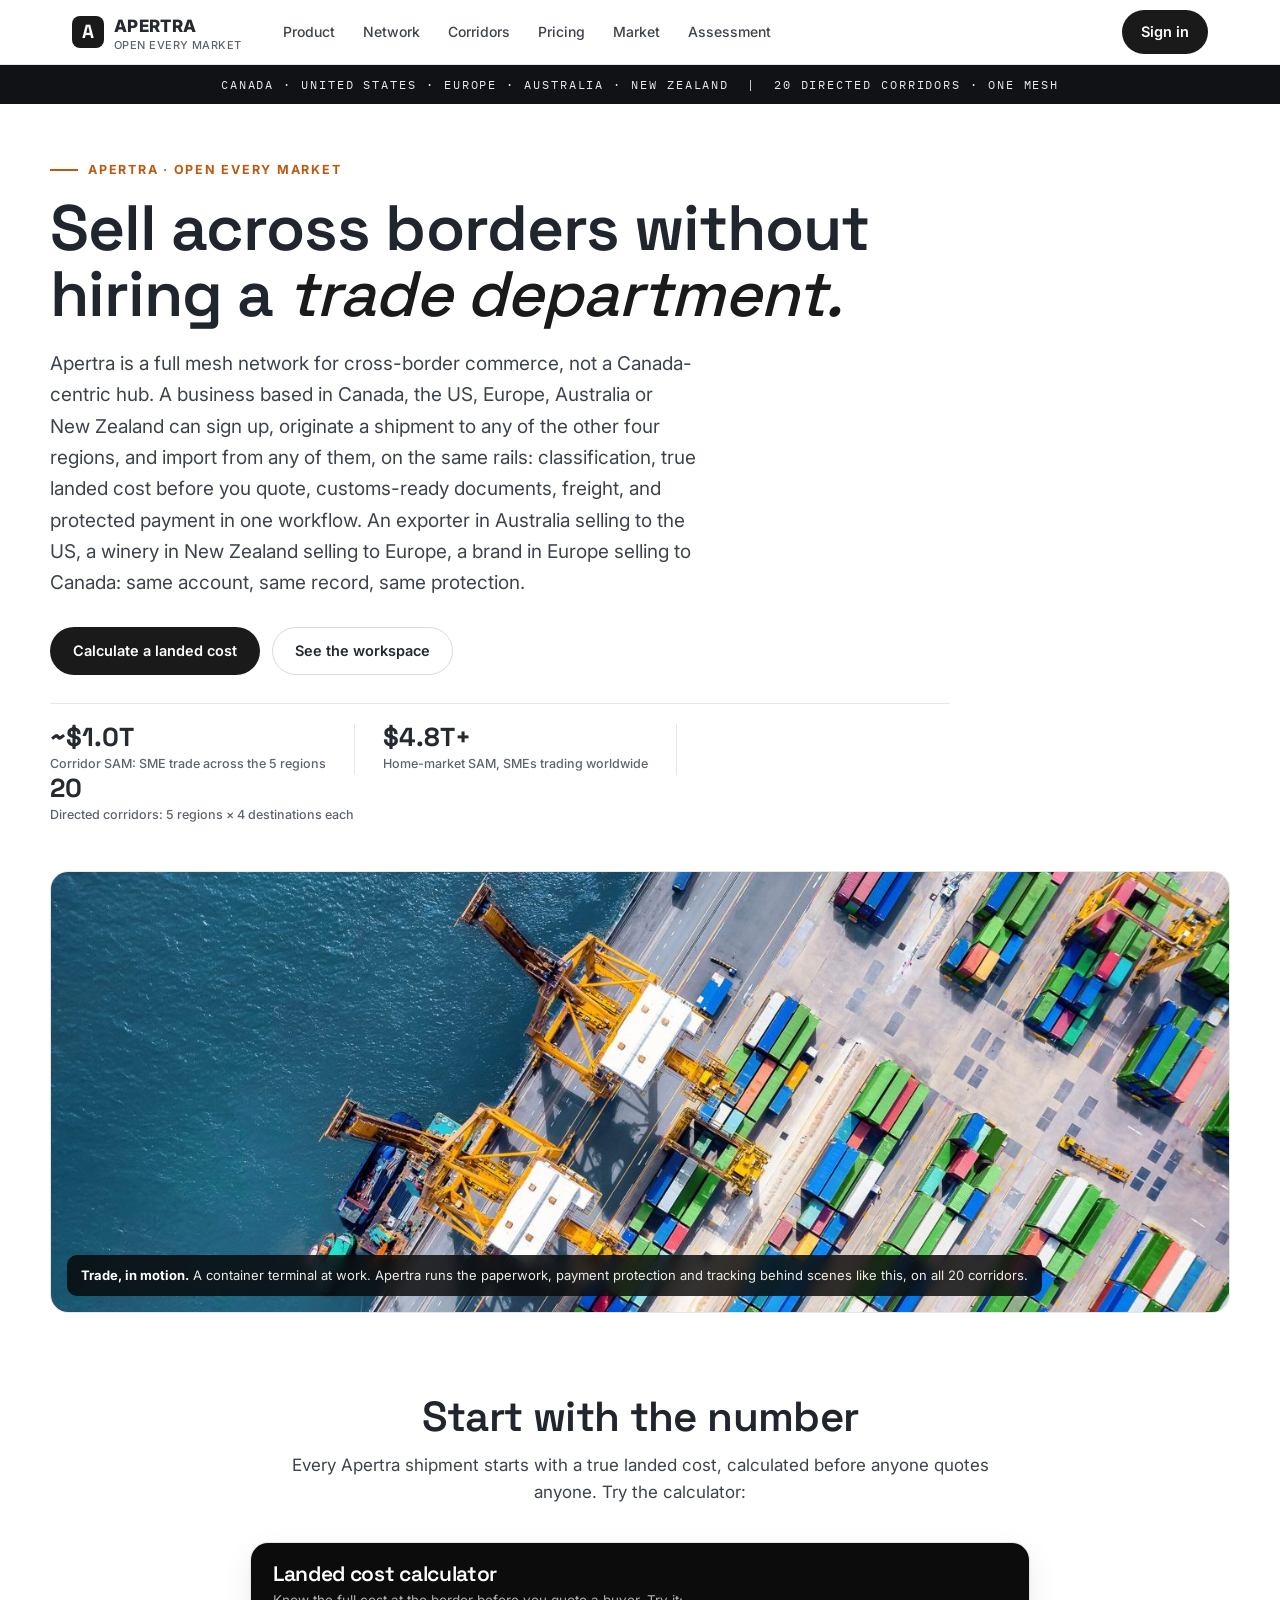
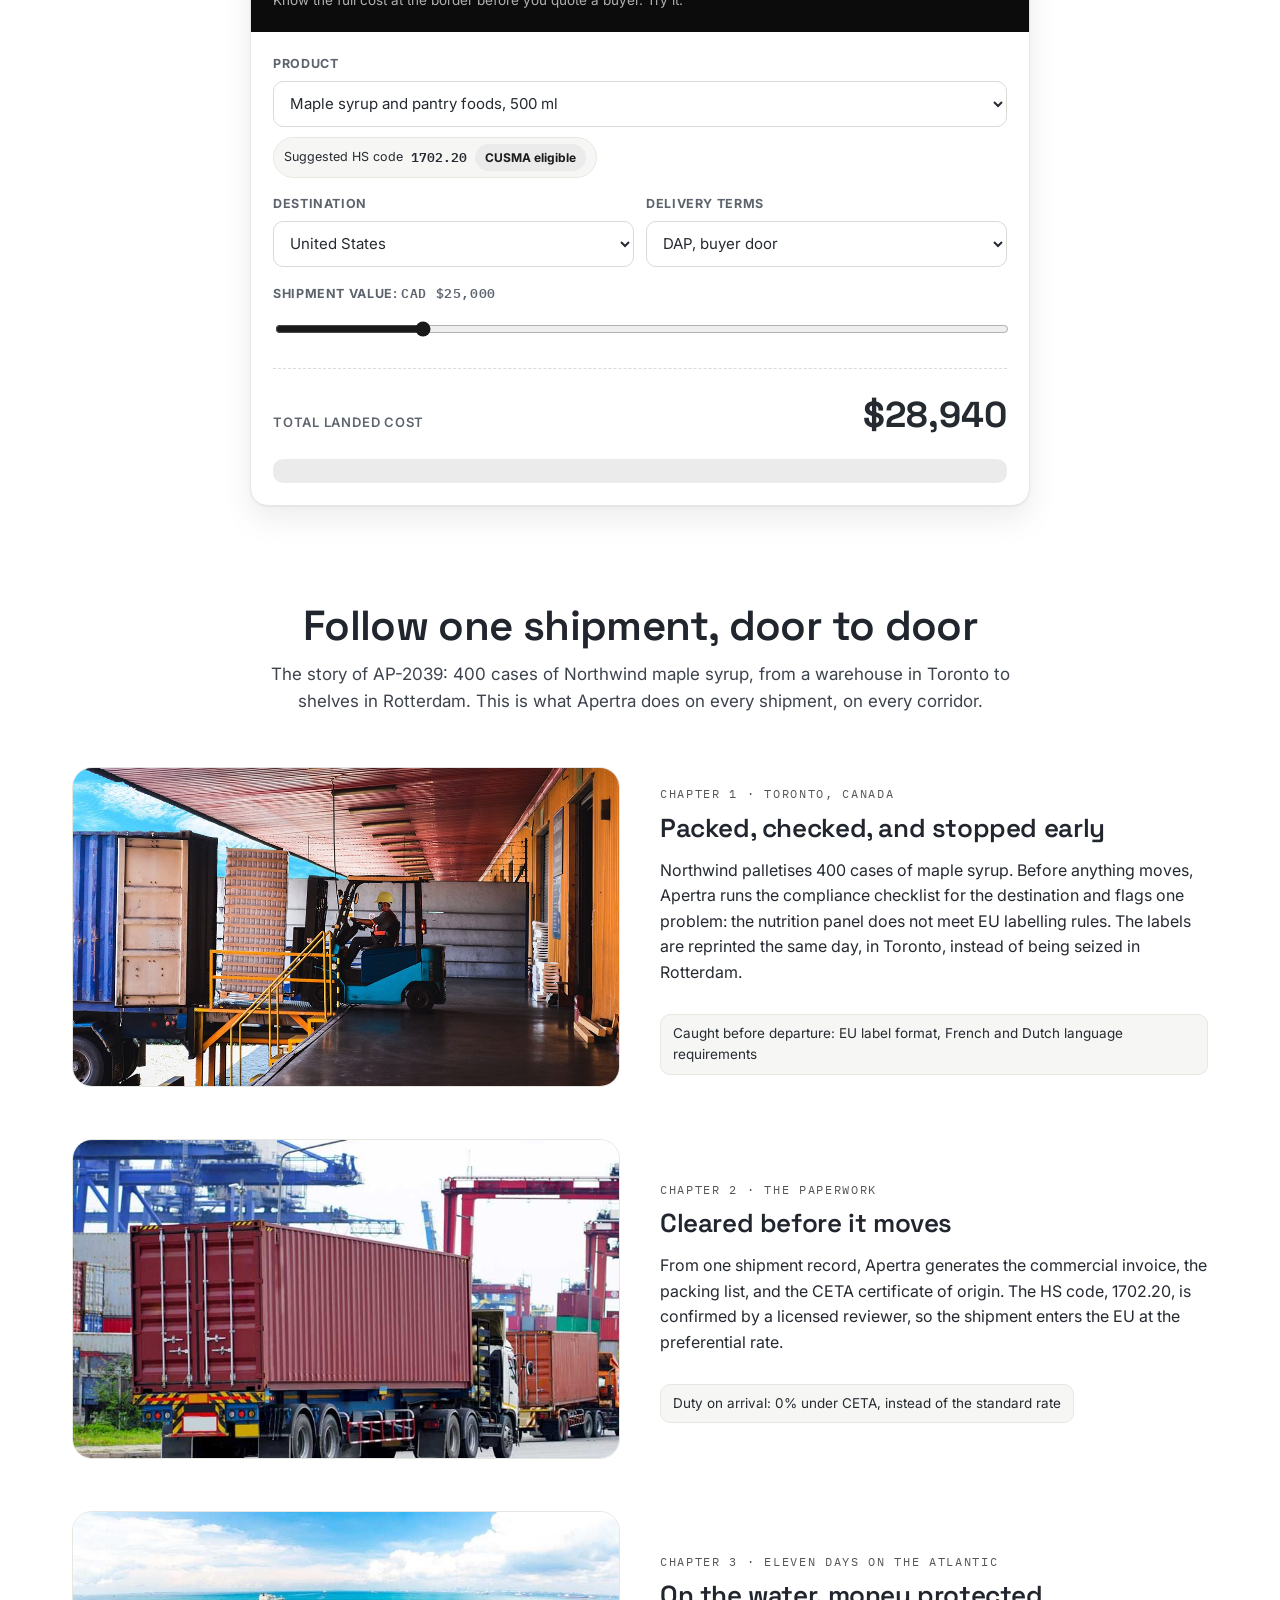
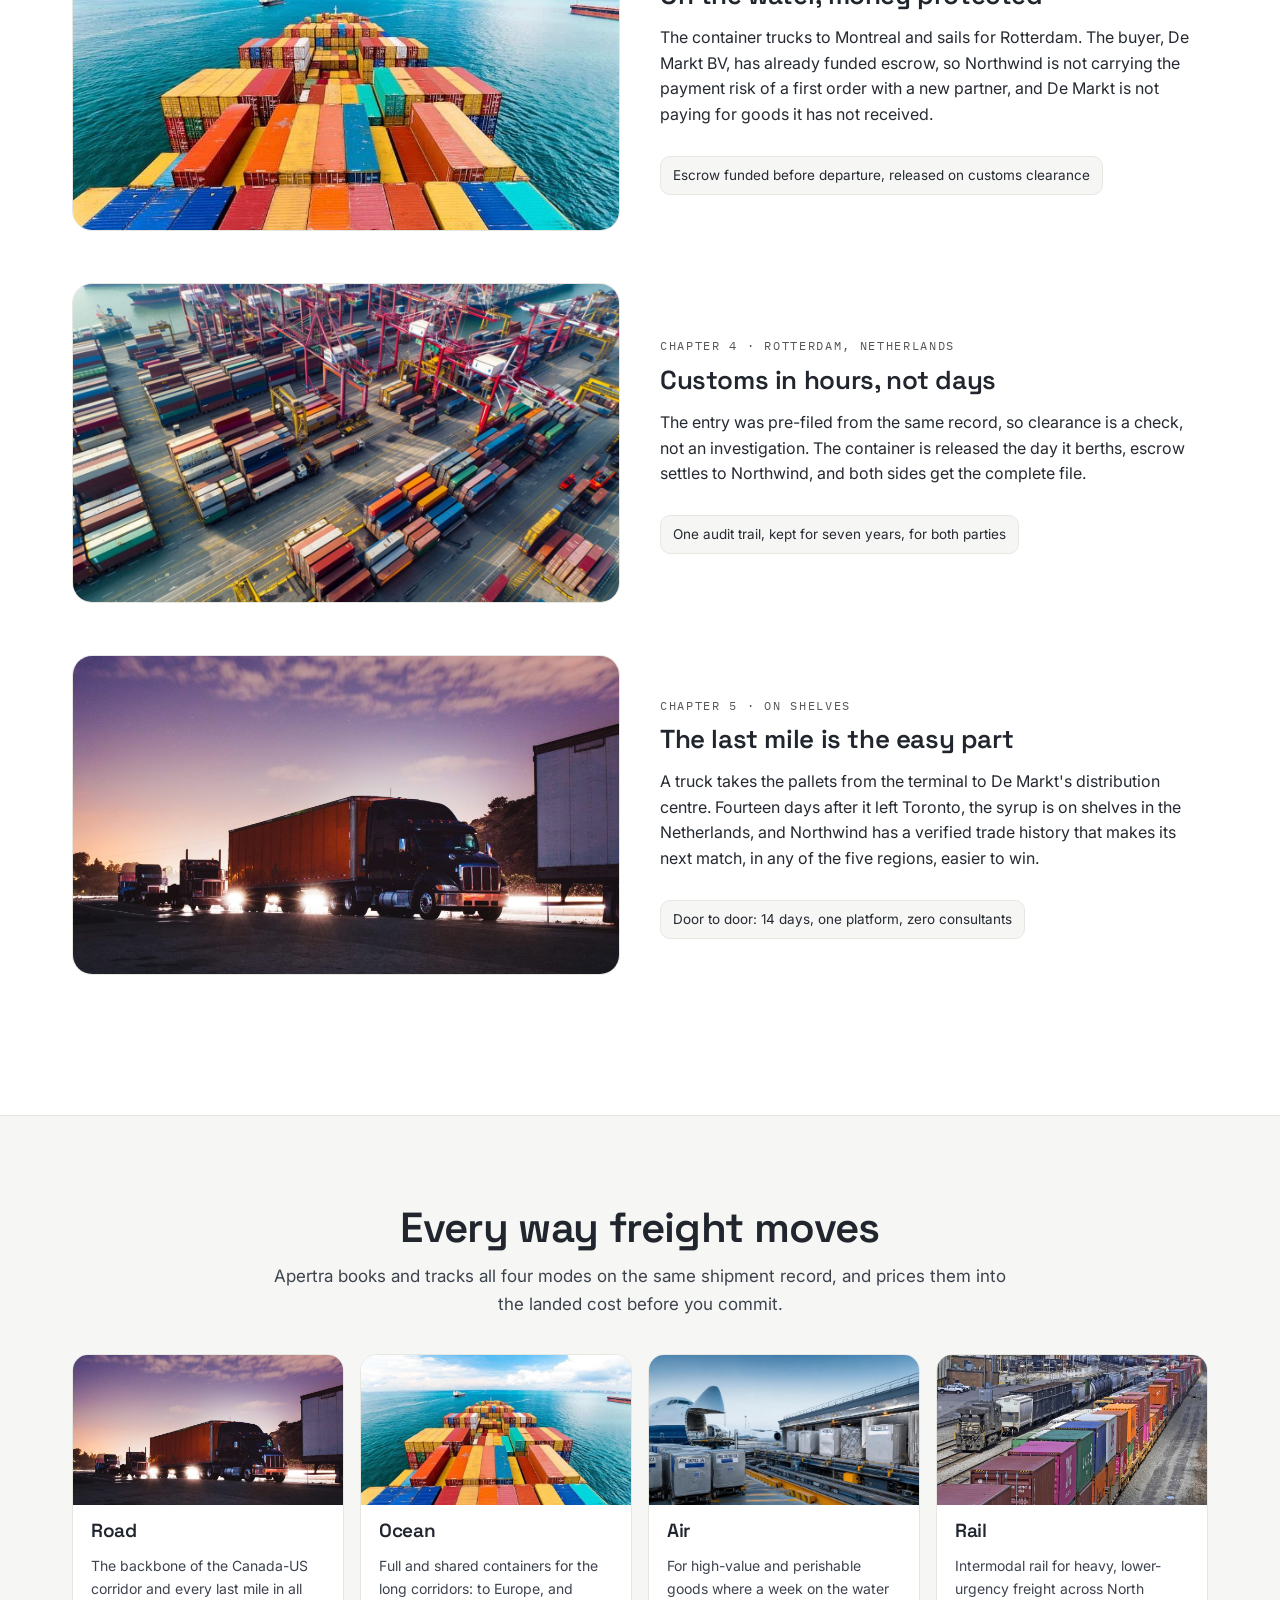
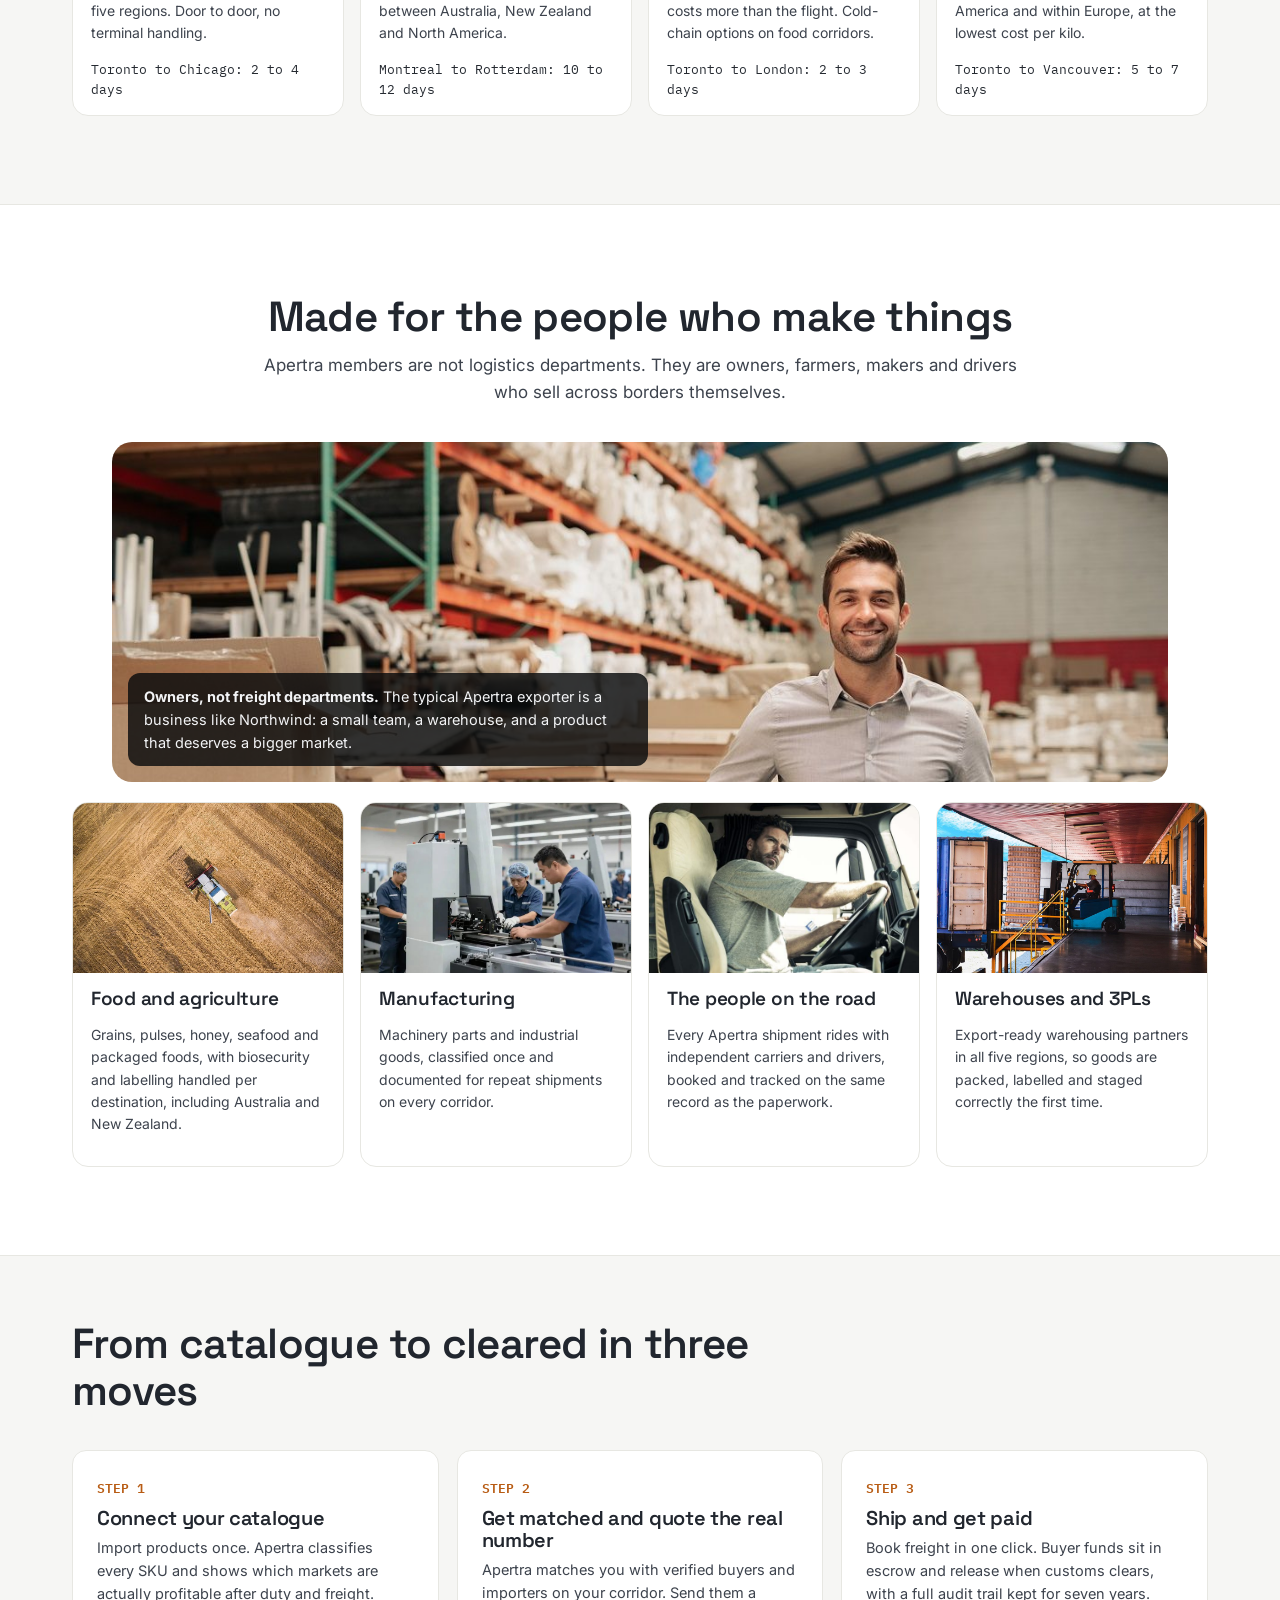
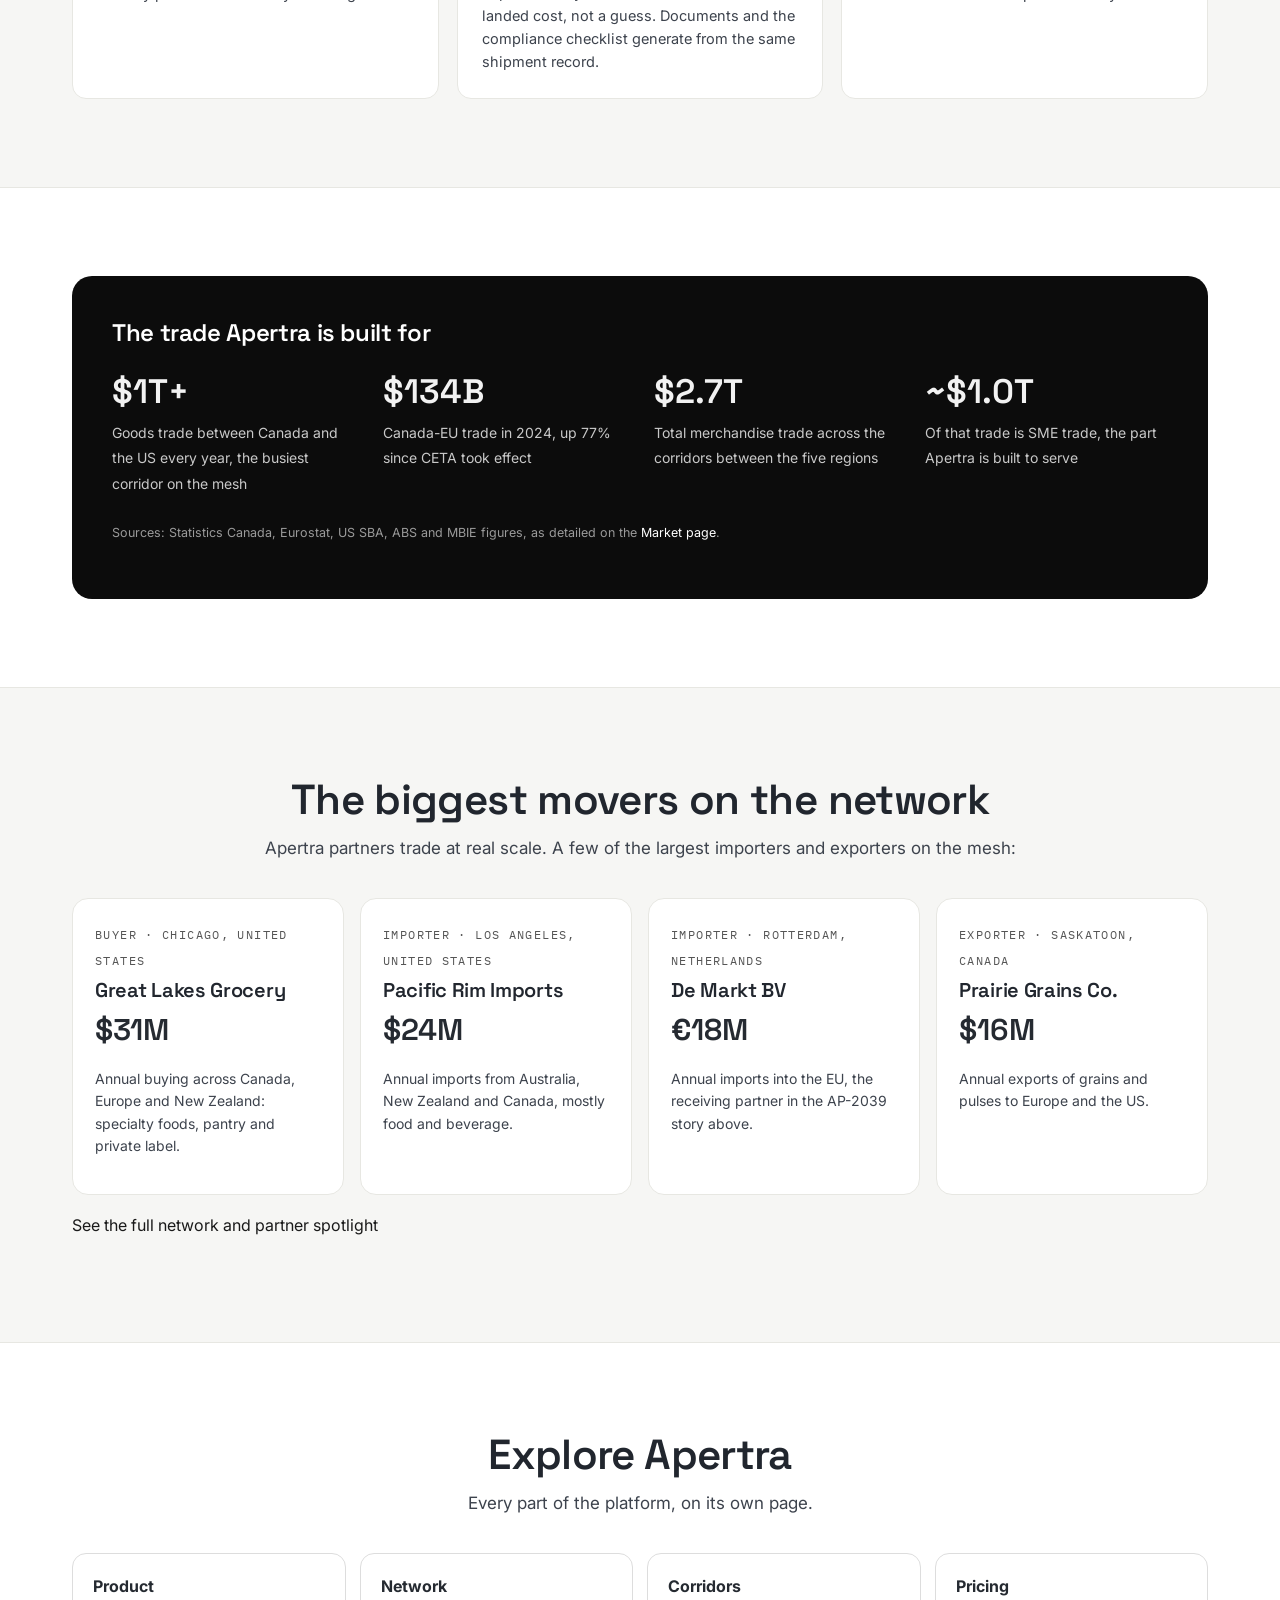
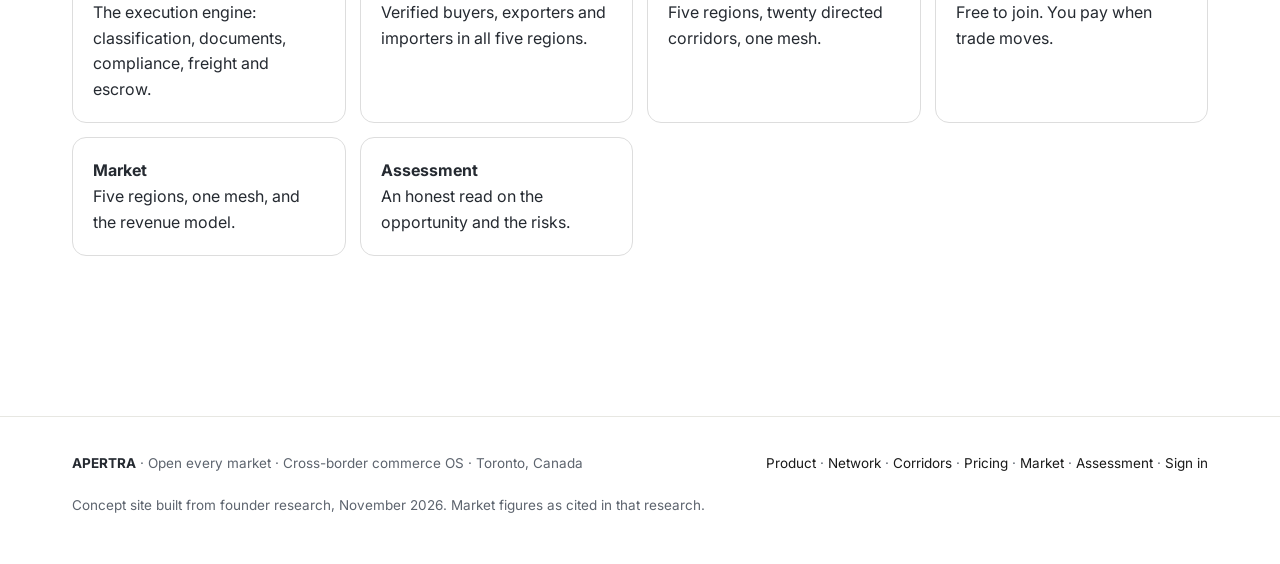
==== index.html @ fb8a1319 "Wizard footer note matches locked state on request shipments" ====
<!DOCTYPE html>
<html lang="en">
<head>
<meta charset="utf-8">
<meta name="viewport" content="width=device-width, initial-scale=1, viewport-fit=cover">
<meta name="color-scheme" content="light dark">
<link rel="icon" href="data:,">
<title>Apertra - Open every market</title>
<link rel="preconnect" href="https://fonts.googleapis.com">
<link rel="preconnect" href="https://fonts.gstatic.com" crossorigin>
<link href="https://fonts.googleapis.com/css2?family=Space+Grotesk:wght@400;500;600;700&family=Inter:wght@400;500;600;700&family=IBM+Plex+Mono:wght@400;500;600&display=swap" rel="stylesheet">
<link rel="stylesheet" href="assets/site.css?v=26">
</head>
<body class="marketing">
<header class="topbar">
  <div class="wrap topbar-in">
    <a class="logo" href="index.html"><span class="logo-mark">A</span><span>APERTRA<small>Open every market</small></span></a>
    <nav class="navlinks" id="landing-nav">
      <a href="product.html">Product</a><a href="network.html">Network</a><a href="corridors.html">Corridors</a><a href="pricing.html">Pricing</a><a href="market.html">Market</a><a href="assessment.html">Assessment</a>
    </nav>
    <div class="top-actions">
      <a class="btn btn-primary" href="workspace.html">Sign in</a>
    </div>
  </div>
</header>
<div class="ap-ticker">Canada · United States · Europe · Australia · New Zealand &nbsp;|&nbsp; 20 directed corridors · One mesh</div>
<div id="view-landing" class="active">
<main>

  <div class="wrap hero">
    <div class="hero-grid" style="grid-template-columns:1fr;max-width:900px">
      <div>
        <p class="kicker">Apertra · Open every market</p>
        <h1>Sell across borders without hiring a <em>trade department.</em></h1>
        <p class="lede">Apertra is a full mesh network for cross-border commerce, not a Canada-centric hub. A business based in Canada, the US, Europe, Australia or New Zealand can sign up, originate a shipment to any of the other four regions, and import from any of them, on the same rails: classification, true landed cost before you quote, customs-ready documents, freight, and protected payment in one workflow. An exporter in Australia selling to the US, a winery in New Zealand selling to Europe, a brand in Europe selling to Canada: same account, same record, same protection.</p>
        <div class="hero-ctas">
          <a class="btn btn-primary" href="#calculator" style="min-height:48px;padding:0 22px">Calculate a landed cost</a>
          <button type="button" class="btn btn-ghost" style="min-height:48px;padding:0 22px" data-view="app">See the workspace</button>
        </div>
        <div class="hero-proof">
          <div class="proof-item"><b>~$1.0T</b><span>Corridor SAM: SME trade across the 5 regions</span></div>
          <div class="proof-item"><b>$4.8T+</b><span>Home-market SAM, SMEs trading worldwide</span></div>
          <div class="proof-item"><b>20</b><span>Directed corridors: 5 regions × 4 destinations each</span></div>
        </div>
      </div>

      <!-- Calculator -->
      
    </div>

    <figure class="hero-photo" style="margin-left:0;margin-right:0">
      <img class="ap-hero-img" src="assets/ship-terminal.jpg" alt="Aerial view of a container terminal with gantry cranes loading a container ship">
      <figcaption><b>Trade, in motion.</b> A container terminal at work. Apertra runs the paperwork, payment protection and tracking behind scenes like this, on all 20 corridors.</figcaption>
    </figure>
  </div>
  <section class="calc-band">
    <div class="wrap">
      <div class="sec-head center"><h2>Start with the number</h2><p>Every Apertra shipment starts with a true landed cost, calculated before anyone quotes anyone. Try the calculator:</p></div>
      <div class="calc" id="calculator">
        <div class="calc-head">
          <h3>Landed cost calculator</h3>
          <p>Know the full cost at the border before you quote a buyer. Try it:</p>
        </div>
        <div class="calc-body">
          <div class="field">
            <label for="calc-product">Product</label>
            <select id="calc-product">
              <option value="maple">Maple syrup and pantry foods, 500 ml</option>
              <option value="skincare">Natural skincare and cosmetics</option>
              <option value="parts">Industrial machinery parts, steel</option>
              <option value="honey">Honey and specialty foods, jars</option>
            </select>
            <span class="hs-chip">Suggested HS code <span class="mono" id="calc-hs">1702.20</span> <span class="tag green" id="calc-fta">CUSMA eligible</span></span>
          </div>
          <div class="field-row">
            <div class="field">
              <label for="calc-dest">Destination</label>
              <select id="calc-dest">
                <option value="us">United States</option>
                <option value="uk">United Kingdom</option>
                <option value="de">Germany (EU)</option>
                <option value="jp">Japan</option>
              </select>
            </div>
            <div class="field">
              <label for="calc-terms">Delivery terms</label>
              <select id="calc-terms">
                <option value="dap">DAP, buyer door</option>
                <option value="ddp">DDP, duties paid</option>
                <option value="exw">EXW, factory gate</option>
              </select>
            </div>
          </div>
          <div class="field">
            <label>Shipment value: <span class="range-val" id="calc-val-label">CAD $25,000</span></label>
            <input type="range" id="calc-value" min="2000" max="120000" step="1000" value="25000">
          </div>
          <div class="calc-result">
            <div class="calc-total"><span>Total landed cost</span><b id="calc-total">$28,940</b></div>
            <div id="calc-bars"></div>
            <div class="calc-note" id="calc-note"></div>
          </div>
        </div>
      </div>
    </div>
  </section>

  <section>
    <div class="wrap">
      <div class="sec-head center"><h2>Follow one shipment, door to door</h2><p>The story of AP-2039: 400 cases of Northwind maple syrup, from a warehouse in Toronto to shelves in Rotterdam. This is what Apertra does on every shipment, on every corridor.</p></div>

      <div class="ap-chapter">
        <img src="assets/ship-warehouse-dock.jpg" alt="Forklift loading palletised export cartons at a warehouse dock">
        <div class="ap-ch-text"><span class="ap-ch-num">Chapter 1 · Toronto, Canada</span><h3>Packed, checked, and stopped early</h3><p>Northwind palletises 400 cases of maple syrup. Before anything moves, Apertra runs the compliance checklist for the destination and flags one problem: the nutrition panel does not meet EU labelling rules. The labels are reprinted the same day, in Toronto, instead of being seized in Rotterdam.</p><span class="ap-fact">Caught before departure: EU label format, French and Dutch language requirements</span></div>
      </div>

      <div class="ap-chapter flip">
        <img src="assets/ship-port-truck.jpg" alt="Container being loaded onto a truck at a port terminal">
        <div class="ap-ch-text"><span class="ap-ch-num">Chapter 2 · The paperwork</span><h3>Cleared before it moves</h3><p>From one shipment record, Apertra generates the commercial invoice, the packing list, and the CETA certificate of origin. The HS code, 1702.20, is confirmed by a licensed reviewer, so the shipment enters the EU at the preferential rate.</p><span class="ap-fact">Duty on arrival: 0% under CETA, instead of the standard rate</span></div>
      </div>

      <div class="ap-chapter">
        <img src="assets/ship-ocean-ship.jpg" alt="Container ship crossing the Atlantic Ocean">
        <div class="ap-ch-text"><span class="ap-ch-num">Chapter 3 · Eleven days on the Atlantic</span><h3>On the water, money protected</h3><p>The container trucks to Montreal and sails for Rotterdam. The buyer, De Markt BV, has already funded escrow, so Northwind is not carrying the payment risk of a first order with a new partner, and De Markt is not paying for goods it has not received.</p><span class="ap-fact">Escrow funded before departure, released on customs clearance</span></div>
      </div>

      <div class="ap-chapter flip">
        <img src="assets/ship-port-aerial.jpg" alt="Aerial view of cranes unloading a container ship at Rotterdam">
        <div class="ap-ch-text"><span class="ap-ch-num">Chapter 4 · Rotterdam, Netherlands</span><h3>Customs in hours, not days</h3><p>The entry was pre-filed from the same record, so clearance is a check, not an investigation. The container is released the day it berths, escrow settles to Northwind, and both sides get the complete file.</p><span class="ap-fact">One audit trail, kept for seven years, for both parties</span></div>
      </div>

      <div class="ap-chapter">
        <img src="assets/ship-trucks-dusk.jpg" alt="Trucks on the highway at dusk carrying the final delivery">
        <div class="ap-ch-text"><span class="ap-ch-num">Chapter 5 · On shelves</span><h3>The last mile is the easy part</h3><p>A truck takes the pallets from the terminal to De Markt's distribution centre. Fourteen days after it left Toronto, the syrup is on shelves in the Netherlands, and Northwind has a verified trade history that makes its next match, in any of the five regions, easier to win.</p><span class="ap-fact">Door to door: 14 days, one platform, zero consultants</span></div>
      </div>
    </div>
  </section>

  <section class="alt">
    <div class="wrap">
      <div class="sec-head center"><h2>Every way freight moves</h2><p>Apertra books and tracks all four modes on the same shipment record, and prices them into the landed cost before you commit.</p></div>
      <div class="ap-mode-grid">
        <div class="ap-mode"><img src="assets/ship-trucks-dusk.jpg" alt="Semi trucks on a highway at dusk"><div class="ap-mode-body"><h3>Road</h3><p>The backbone of the Canada-US corridor and every last mile in all five regions. Door to door, no terminal handling.</p><span class="ap-transit">Toronto to Chicago: 2 to 4 days</span></div></div>
        <div class="ap-mode"><img src="assets/ship-ocean-ship.jpg" alt="Container ship at sea"><div class="ap-mode-body"><h3>Ocean</h3><p>Full and shared containers for the long corridors: to Europe, and between Australia, New Zealand and North America.</p><span class="ap-transit">Montreal to Rotterdam: 10 to 12 days</span></div></div>
        <div class="ap-mode"><img src="assets/ship-air-cargo.jpg" alt="Cargo containers being loaded into a freighter aircraft"><div class="ap-mode-body"><h3>Air</h3><p>For high-value and perishable goods where a week on the water costs more than the flight. Cold-chain options on food corridors.</p><span class="ap-transit">Toronto to London: 2 to 3 days</span></div></div>
        <div class="ap-mode"><img src="assets/ship-rail-yard.jpg" alt="Freight train carrying containers through a rail yard"><div class="ap-mode-body"><h3>Rail</h3><p>Intermodal rail for heavy, lower-urgency freight across North America and within Europe, at the lowest cost per kilo.</p><span class="ap-transit">Toronto to Vancouver: 5 to 7 days</span></div></div>
      </div>
    </div>
  </section>

  <section>
    <div class="wrap">
      <div class="sec-head center"><h2>Made for the people who make things</h2><p>Apertra members are not logistics departments. They are owners, farmers, makers and drivers who sell across borders themselves.</p></div>
      <figure class="ap-banner">
        <img src="assets/ind-owner.jpg" alt="Business owner standing in his warehouse among shelving and stock">
        <figcaption><b>Owners, not freight departments.</b> The typical Apertra exporter is a business like Northwind: a small team, a warehouse, and a product that deserves a bigger market.</figcaption>
      </figure>
      <div class="ap-ind-grid">
        <div class="ap-ind"><img src="assets/ind-farm.jpg" alt="Combine harvester working a golden grain field from above"><div class="ap-mode-body"><h3>Food and agriculture</h3><p>Grains, pulses, honey, seafood and packaged foods, with biosecurity and labelling handled per destination, including Australia and New Zealand.</p></div></div>
        <div class="ap-ind"><img src="assets/ind-factory.jpg" alt="Workers operating machinery on a manufacturing floor"><div class="ap-mode-body"><h3>Manufacturing</h3><p>Machinery parts and industrial goods, classified once and documented for repeat shipments on every corridor.</p></div></div>
        <div class="ap-ind"><img src="assets/ind-driver.jpg" alt="Truck driver at the wheel of his cab"><div class="ap-mode-body"><h3>The people on the road</h3><p>Every Apertra shipment rides with independent carriers and drivers, booked and tracked on the same record as the paperwork.</p></div></div>
        <div class="ap-ind"><img src="assets/ship-warehouse-dock.jpg" alt="Forklift loading pallets at a warehouse dock"><div class="ap-mode-body"><h3>Warehouses and 3PLs</h3><p>Export-ready warehousing partners in all five regions, so goods are packed, labelled and staged correctly the first time.</p></div></div>
      </div>
    </div>
  </section>

  <!-- Friction -->
  <section class="alt" style="padding-top:64px">
    <div class="wrap">
      <div class="sec-head"><h2>From catalogue to cleared in three moves</h2></div>
      <div class="steps">
        <div class="step"><span class="n">STEP 1</span><h3>Connect your catalogue</h3><p>Import products once. Apertra classifies every SKU and shows which markets are actually profitable after duty and freight.</p></div>
        <div class="step"><span class="n">STEP 2</span><h3>Get matched and quote the real number</h3><p>Apertra matches you with verified buyers and importers on your corridor. Send them a landed cost, not a guess. Documents and the compliance checklist generate from the same shipment record.</p></div>
        <div class="step"><span class="n">STEP 3</span><h3>Ship and get paid</h3><p>Book freight in one click. Buyer funds sit in escrow and release when customs clears, with a full audit trail kept for seven years.</p></div>
      </div>
    </div>
  </section>
  <section>
    <div class="wrap">
      <div class="ap-facts">
        <h2 style="color:#fff;margin-top:0">The trade Apertra is built for</h2>
        <div class="ap-facts-grid">
          <div><b>$1T+</b><span>Goods trade between Canada and the US every year, the busiest corridor on the mesh</span></div>
          <div><b>$134B</b><span>Canada-EU trade in 2024, up 77% since CETA took effect</span></div>
          <div><b>$2.7T</b><span>Total merchandise trade across the corridors between the five regions</span></div>
          <div><b>~$1.0T</b><span>Of that trade is SME trade, the part Apertra is built to serve</span></div>
        </div>
        <p class="ap-src">Sources: Statistics Canada, Eurostat, US SBA, ABS and MBIE figures, as detailed on the <a href="market.html" style="color:#fff">Market page</a>.</p>
      </div>
    </div>
  </section>

  <section class="alt">
    <div class="wrap">
      <div class="sec-head center"><h2>The biggest movers on the network</h2><p>Apertra partners trade at real scale. A few of the largest importers and exporters on the mesh:</p></div>
      <div class="ap-spot-grid">
        <div class="ap-spot"><span class="ap-role">Buyer · Chicago, United States</span><h3>Great Lakes Grocery</h3><span class="ap-vol">$31M</span><p>Annual buying across Canada, Europe and New Zealand: specialty foods, pantry and private label.</p></div>
        <div class="ap-spot"><span class="ap-role">Importer · Los Angeles, United States</span><h3>Pacific Rim Imports</h3><span class="ap-vol">$24M</span><p>Annual imports from Australia, New Zealand and Canada, mostly food and beverage.</p></div>
        <div class="ap-spot"><span class="ap-role">Importer · Rotterdam, Netherlands</span><h3>De Markt BV</h3><span class="ap-vol">€18M</span><p>Annual imports into the EU, the receiving partner in the AP-2039 story above.</p></div>
        <div class="ap-spot"><span class="ap-role">Exporter · Saskatoon, Canada</span><h3>Prairie Grains Co.</h3><span class="ap-vol">$16M</span><p>Annual exports of grains and pulses to Europe and the US.</p></div>
      </div>
      <p style="margin-top:18px"><a href="network.html">See the full network and partner spotlight</a></p>
    </div>
  </section>

<section>
  <div class="wrap">
    <div class="sec-head center"><h2>Explore Apertra</h2><p>Every part of the platform, on its own page.</p></div>
    <div style="display:grid;grid-template-columns:repeat(auto-fit,minmax(220px,1fr));gap:14px">
      <a href="product.html" style="display:block;padding:20px;border:1px solid #ddd;border-radius:14px;color:inherit;text-decoration:none"><b>Product</b><br>The execution engine: classification, documents, compliance, freight and escrow.</a>
      <a href="network.html" style="display:block;padding:20px;border:1px solid #ddd;border-radius:14px;color:inherit;text-decoration:none"><b>Network</b><br>Verified buyers, exporters and importers in all five regions.</a>
      <a href="corridors.html" style="display:block;padding:20px;border:1px solid #ddd;border-radius:14px;color:inherit;text-decoration:none"><b>Corridors</b><br>Five regions, twenty directed corridors, one mesh.</a>
      <a href="pricing.html" style="display:block;padding:20px;border:1px solid #ddd;border-radius:14px;color:inherit;text-decoration:none"><b>Pricing</b><br>Free to join. You pay when trade moves.</a>
      <a href="market.html" style="display:block;padding:20px;border:1px solid #ddd;border-radius:14px;color:inherit;text-decoration:none"><b>Market</b><br>Five regions, one mesh, and the revenue model.</a>
      <a href="assessment.html" style="display:block;padding:20px;border:1px solid #ddd;border-radius:14px;color:inherit;text-decoration:none"><b>Assessment</b><br>An honest read on the opportunity and the risks.</a>
    </div>
  </div>
</section>


</main>
<footer>
  <div class="wrap foot">
    <span><b style="color:var(--ink)">APERTRA</b> &middot; Open every market &middot; Cross-border commerce OS &middot; Toronto, Canada</span>
    <span><a href="product.html">Product</a> &middot; <a href="network.html">Network</a> &middot; <a href="corridors.html">Corridors</a> &middot; <a href="pricing.html">Pricing</a> &middot; <a href="market.html">Market</a> &middot; <a href="assessment.html">Assessment</a> &middot; <a href="workspace.html">Sign in</a></span>
    <span>Concept site built from founder research, November 2026. Market figures as cited in that research.</span>
  </div>
</footer>
</div>

<div hidden aria-hidden="true">





<input type="text" id="net-search" value="">
<button type="button" id="net-invite-btn">invite</button>
<img id="spp-img" alt=""><span id="spp-name"></span><span id="spp-meta"></span><span id="spp-line"></span>
<button type="button" id="spp-btn">preview</button>
<select id="ship-buyer"><option value="northwind" selected>northwind</option></select>
</div>
<script src="assets/site.js?v=9"></script>
<script src="assets/pages.js?v=5"></script>
</body>
</html>
---- assets/site.css ----
:root{
  --bg:#ffffff; --bg2:#f6f6f4; --card:#ffffff; --ink:#252a31; --ink2:#3d434d; --muted:#5d646e;
  --line:#e7e7e2; --line2:#dbdbd5;
  --green:#1a1a1a; --green2:#141414; --green-soft:#ebebeb;
  --amber:#b85c14; --amber-soft:#fdf0e2; --red:#b42318; --red-soft:#fdecea;
  --blue:#1d4e6b; --blue-soft:#e8eff3;
  --dark:#0c0c0c; --dark2:#111111;
  --radius:14px;
  --shadow:0 1px 2px rgba(13,13,13,.06),0 12px 32px rgba(13,13,13,.08);
}
@media (prefers-color-scheme: dark){
  :root{ --bg:#090909; --bg2:#0c0c0c; --card:#0e0e0e; --ink:#edebe4; --ink2:#cccccc; --muted:#a1a1a1;
  --line:#161616; --line2:#1e1e1e; --green:#3e3e3e; --green2:#939393; --green-soft:#121212;
  --amber:#e8934a; --amber-soft:#2e2116; --red-soft:#331d1a; --blue-soft:#1a2a33; --dark:#070707; --dark2:#0c0c0c;
  --shadow:0 1px 2px rgba(0,0,0,.3),0 12px 32px rgba(0,0,0,.35);}
}
*{box-sizing:border-box}
html{scroll-behavior:smooth}
body{margin:0;background:var(--bg);color:var(--ink);font-family:"Inter",system-ui,sans-serif;font-size:16px;line-height:1.6;-webkit-font-smoothing:antialiased}
h1,h2,h3,.serif{font-family:"Space Grotesk",sans-serif;font-weight:600;line-height:1.08;letter-spacing:-.01em}
.mono{font-family:"IBM Plex Mono",monospace}
a{color:var(--green);text-decoration:none}
a:hover{text-decoration:underline}
button,[role="button"],select,input{font-family:inherit}
button{min-height:44px}
.wrap{max-width:1180px;margin:0 auto;padding:0 22px}
img{max-width:100%;display:block}

/* ---------- top bar ---------- */
.topbar{position:sticky;top:0;z-index:50;background:color-mix(in srgb,var(--bg) 88%, transparent);backdrop-filter:blur(12px);border-bottom:1px solid var(--line)}
.topbar-in{display:flex;align-items:center;gap:18px;height:64px}
.logo{display:flex;align-items:center;gap:10px;font-weight:800;letter-spacing:.02em;color:var(--ink);font-size:17px}
.logo:hover{text-decoration:none}
.logo-mark{width:32px;height:32px;background:var(--green);color:#ffffff;display:grid;place-items:center;font-family:"Space Grotesk",sans-serif;font-weight:700;font-size:19px;border-radius:8px;flex:none}
.logo small{display:block;font-weight:500;font-size:11px;color:var(--muted);letter-spacing:.04em;text-transform:uppercase;line-height:1}
.navlinks{display:flex;gap:4px;margin-left:12px}
.navlinks a{color:var(--ink2);font-size:14px;font-weight:500;padding:10px 12px;border-radius:8px;min-height:44px;display:inline-flex;align-items:center}
.navlinks a:hover{background:var(--bg2);text-decoration:none;color:var(--ink)}
.top-actions{margin-left:auto;display:flex;gap:10px;align-items:center}
.btn{display:inline-flex;align-items:center;justify-content:center;gap:8px;border-radius:10px;padding:0 18px;min-height:44px;font-weight:600;font-size:14.5px;border:1px solid transparent;cursor:pointer;transition:.15s;white-space:nowrap}
.btn-primary{background:var(--green);color:#ffffff}
.btn-primary:hover{background:var(--green2)}
.btn-ghost{background:transparent;color:var(--ink);border-color:var(--line2)}
.btn-ghost:hover{border-color:var(--ink)}
.btn-dark{background:var(--ink);color:var(--bg)}
.btn-light{background:#ffffff;color:#0d0d0d}
.view-switch{display:flex;background:var(--bg2);border:1px solid var(--line);border-radius:999px;padding:3px}
.view-switch button{border:0;background:transparent;padding:0 14px;min-height:36px;border-radius:999px;font-size:13px;font-weight:600;color:var(--muted);cursor:pointer}
.view-switch button.active{background:var(--card);color:var(--ink);box-shadow:0 1px 4px rgba(0,0,0,.12)}

/* ---------- hero ---------- */
.hero{padding:56px 0 0}
.hero-grid{display:grid;grid-template-columns:1.05fr .95fr;gap:48px;align-items:start}
.kicker{font-size:12.5px;font-weight:700;letter-spacing:.14em;text-transform:uppercase;color:var(--amber);margin:0 0 16px;display:flex;align-items:center;gap:10px}
.kicker::before{content:"";width:28px;height:2px;background:var(--amber);display:inline-block}
.hero h1{font-size:clamp(40px,5.2vw,64px);margin:0 0 20px}
.hero h1 em{font-style:italic;color:var(--green);font-weight:500}
.hero p.lede{font-size:19px;line-height:1.65;color:var(--ink2);margin:0 0 28px;max-width:34em}
.hero-ctas{display:flex;gap:12px;flex-wrap:wrap;margin-bottom:28px}
.hero-proof{display:flex;gap:0;border-top:1px solid var(--line);padding-top:20px;flex-wrap:wrap}
.proof-item{padding-right:28px;margin-right:28px;border-right:1px solid var(--line)}
.proof-item:last-child{border:0;margin:0;padding:0}
.proof-item b{display:block;font-family:"Space Grotesk",sans-serif;font-size:26px;line-height:1}
.proof-item span{font-size:12.5px;color:var(--muted);font-weight:500}
.hero-photo{margin-top:44px;border-radius:18px;overflow:hidden;border:1px solid var(--line);position:relative}
.hero-photo img{width:100%;height:340px;object-fit:cover}
.hero-photo figcaption{position:absolute;left:16px;bottom:16px;background:rgba(8,8,8,.82);color:#edebe4;padding:10px 14px;border-radius:10px;font-size:13px;backdrop-filter:blur(6px)}
.hero-photo figcaption b{color:#ffffff}

/* calculator card */
.calc{background:var(--card);border:1px solid var(--line);border-radius:18px;box-shadow:var(--shadow);overflow:hidden}
.calc-head{background:var(--dark);color:#edebe4;padding:20px 22px}
.calc-head h3{margin:0;font-size:21px;color:#ffffff}
.calc-head p{margin:4px 0 0;font-size:13.5px;color:#b0b0b0}
.calc-body{padding:22px}
.field{margin-bottom:16px}
.field label{display:block;font-size:12.5px;font-weight:700;letter-spacing:.05em;text-transform:uppercase;color:var(--muted);margin-bottom:7px}
.field select,.field input[type="text"]{width:100%;padding:11px 12px;border:1px solid var(--line2);border-radius:10px;background:var(--bg);color:var(--ink);font-size:15px;min-height:46px}
.field-row{display:grid;grid-template-columns:1fr 1fr;gap:12px}
input[type="range"]{width:100%;accent-color:var(--green);min-height:32px}
.range-val{font-family:"IBM Plex Mono",monospace;font-weight:600}
.calc-result{border-top:1px dashed var(--line2);padding-top:18px;margin-top:6px}
.calc-total{display:flex;justify-content:space-between;align-items:baseline;margin-bottom:14px}
.calc-total span{font-size:13px;font-weight:600;color:var(--muted);text-transform:uppercase;letter-spacing:.06em}
.calc-total b{font-family:"Space Grotesk",sans-serif;font-size:36px}
.bar-row{display:grid;grid-template-columns:110px 1fr 76px;gap:10px;align-items:center;font-size:13px;margin-bottom:8px}
.bar-row .lbl{color:var(--ink2);font-weight:500}
.bar-track{display:block;height:8px;background:var(--bg2);border-radius:99px;overflow:hidden}
.bar-fill{display:block;height:100%;background:var(--green);border-radius:99px;transition:width .4s}
.bar-fill.amber{background:var(--amber)} .bar-fill.blue{background:var(--blue)}
.bar-row .val{text-align:right;font-family:"IBM Plex Mono",monospace;font-size:12.5px}
.calc-note{background:var(--green-soft);border-radius:10px;padding:12px 14px;font-size:13.5px;line-height:1.55;margin-top:14px}
.calc-note b{color:var(--green)}
.hs-chip{display:inline-flex;gap:8px;align-items:center;background:var(--bg2);border:1px solid var(--line);padding:6px 10px;border-radius:999px;font-size:12.5px;margin-top:10px}
.hs-chip .mono{font-weight:600}

/* ---------- sections ---------- */
section{padding:72px 0}
.sec-head{max-width:720px;margin-bottom:36px}
.sec-head h2{font-size:clamp(30px,3.6vw,42px);margin:0 0 12px}
.sec-head p{color:var(--ink2);font-size:17px;margin:0}
.alt{background:var(--bg2);border-top:1px solid var(--line);border-bottom:1px solid var(--line)}
.dark-sec{background:var(--dark);color:#e0e0e0}
.dark-sec h2,.dark-sec h3{color:#ffffff}
.dark-sec .sec-head p{color:#b0b0b0}

/* friction rows */
.friction{border-top:1px solid var(--line)}
.f-row{display:grid;grid-template-columns:56px 1fr 1fr 1fr;gap:24px;padding:28px 0;border-bottom:1px solid var(--line);align-items:start}
.f-num{font-family:"Space Grotesk",sans-serif;font-size:30px;color:var(--amber);line-height:1}
.f-row h3{font-size:21px;margin:0 0 6px}
.f-row p{margin:0;font-size:14.5px;color:var(--ink2)}
.f-row .col-label{font-size:11.5px;font-weight:700;letter-spacing:.09em;text-transform:uppercase;color:var(--muted);display:block;margin-bottom:6px}
.f-fix{background:var(--green-soft);border-radius:12px;padding:14px 16px}
.f-fix p{color:var(--ink)}
.f-fix .col-label{color:var(--green)}

/* product modules */
.modules{display:grid;grid-template-columns:1fr 1fr;gap:18px}
.module{background:var(--card);border:1px solid var(--line);border-radius:var(--radius);padding:26px}
.module h3{font-size:22px;margin:0 0 8px}
.module p{color:var(--ink2);font-size:15px;margin:0 0 16px}
.module ul{margin:0;padding:0;list-style:none}
.module li{padding:9px 0;border-top:1px solid var(--line);font-size:14.5px;display:flex;gap:10px}
.module li::before{content:"";width:7px;height:7px;border-radius:50%;background:var(--green);flex:none;margin-top:8px}
.doc-mock{border:1px solid var(--line2);border-radius:10px;padding:14px 16px;font-size:13px;background:var(--bg)}
.doc-mock .row{display:flex;justify-content:space-between;padding:5px 0;border-bottom:1px dashed var(--line)}
.doc-mock .row:last-child{border:0}

/* corridors */
.corridors{display:grid;grid-template-columns:repeat(3,1fr);gap:18px}
.corridor{border:1px solid #1b1b1b;border-radius:var(--radius);padding:26px;background:var(--dark2)}
.corridor .route{font-family:"IBM Plex Mono",monospace;font-size:13px;color:#b3b3b3;letter-spacing:.04em}
.corridor h3{font-size:24px;margin:10px 0 8px}
.corridor p{color:#b0b0b0;font-size:14.5px;margin:0 0 16px}
.corridor dl{display:grid;grid-template-columns:1fr 1fr;gap:12px;margin:0}
.corridor dt{font-size:11.5px;text-transform:uppercase;letter-spacing:.08em;color:#454545}
.corridor dd{margin:2px 0 0;font-weight:600;color:#ffffff;font-size:15px}
.mesh-grid{display:grid;grid-template-columns:repeat(3,1fr);gap:18px}
.mesh-card{border:1px solid #1b1b1b;border-radius:var(--radius);padding:22px;background:var(--dark2)}
.mesh-card h3{font-size:21px;margin:0 0 4px}
.mesh-card h3 span{color:#b3b3b3;font-family:"IBM Plex Mono",monospace;font-size:12px;display:block;letter-spacing:.06em;margin-bottom:6px}
.mesh-card p{color:#b0b0b0;font-size:13.5px;margin:0 0 12px}
.mesh-dest{display:flex;justify-content:space-between;gap:12px;padding:9px 0;border-top:1px solid #1b1b1b;font-size:13.5px;align-items:baseline}
.mesh-dest b{color:#ffffff;white-space:nowrap}
.mesh-dest span{color:#b3b3b3;font-family:"IBM Plex Mono",monospace;font-size:11.5px;text-align:right}
.mesh-card.summary{background:var(--green);border-color:var(--green)}
.mesh-card.summary h3,.mesh-card.summary p{color:#ffffff}
.mesh-card.summary p{color:#dbdbdb}
.mesh-card.summary b.big{font-family:"Space Grotesk",sans-serif;font-size:44px;display:block;line-height:1;color:#ffffff}
.tag{display:inline-block;font-size:12px;font-weight:700;padding:4px 10px;border-radius:999px;background:var(--amber-soft);color:var(--amber)}
.tag.green{background:var(--green-soft);color:var(--green)}

/* network (landing) */
.role-grid{display:grid;grid-template-columns:repeat(3,1fr);gap:18px;margin-bottom:18px}
.role-card{background:var(--card);border:1px solid var(--line);border-radius:var(--radius);padding:26px}
.role-card .role-eyebrow{font-size:11.5px;font-weight:700;letter-spacing:.09em;text-transform:uppercase;margin-bottom:10px;display:flex;align-items:center;gap:8px}
.role-card .role-eyebrow i{width:9px;height:9px;border-radius:50%;flex:none;display:inline-block}
.role-card h3{font-size:22px;margin:0 0 8px}
.role-card p{color:var(--ink2);font-size:14.5px;margin:0 0 14px}
.role-card ul{margin:0;padding:0;list-style:none}
.role-card li{padding:8px 0;border-top:1px solid var(--line);font-size:14px;display:flex;gap:10px}
.role-card li::before{content:"";width:7px;height:7px;border-radius:50%;background:var(--green);flex:none;margin-top:8px}
.match-panel{background:var(--card);border:1px solid var(--line);border-radius:var(--radius);padding:26px}
.match-nodes{display:grid;grid-template-columns:1fr auto 1fr auto 1fr;gap:14px;align-items:stretch;margin:18px 0}
.match-node{border:1px solid var(--line2);border-radius:12px;padding:16px;background:var(--bg)}
.match-node b{display:block;font-size:15px;line-height:1.3}
.match-node span{display:block;font-size:12.5px;color:var(--muted);margin-top:3px}
.match-node .mono{font-size:11.5px;color:var(--green);font-weight:600;margin-top:8px;display:block}
.match-link{display:grid;place-items:center;color:var(--muted);font-family:"IBM Plex Mono",monospace;font-size:18px}
.match-reasons{display:grid;grid-template-columns:repeat(3,1fr);gap:12px}
.match-reasons div{background:var(--green-soft);border-radius:10px;padding:12px 14px;font-size:13.5px}
.match-reasons b{display:block;font-size:13px;margin-bottom:2px}
.tag.blue{background:var(--blue-soft);color:var(--blue)}
.tag.amber{background:var(--amber-soft);color:var(--amber)}

/* network (workspace) */
.net-toolbar{display:flex;gap:10px;flex-wrap:wrap;align-items:center;margin-bottom:16px}
.net-filters{display:flex;gap:6px;flex-wrap:wrap}
.net-filter{border:1px solid var(--line2);background:var(--card);color:var(--ink2);border-radius:999px;padding:0 14px;min-height:38px;font-size:13px;font-weight:600;cursor:pointer}
.net-filter.active{background:var(--green);border-color:var(--green);color:#ffffff}
.net-search{flex:1;min-width:200px}
.net-search input{width:100%;padding:10px 12px;border:1px solid var(--line2);border-radius:10px;background:var(--card);color:var(--ink);font-size:14.5px;min-height:42px}
.net-grid{display:grid;grid-template-columns:1fr 1fr;gap:18px}
.net-card{background:var(--card);border:1px solid var(--line);border-radius:var(--radius);padding:22px;display:flex;flex-direction:column}
.net-card h3{font-size:20px;margin:10px 0 4px}
.net-card .net-meta{font-size:13px;color:var(--muted);margin:0 0 10px}
.net-card p{color:var(--ink2);font-size:14px;margin:0 0 12px}
.net-card ul{margin:0 0 16px;padding:0;list-style:none}
.net-card li{font-size:13.5px;padding:6px 0;border-top:1px solid var(--line);display:flex;gap:8px}
.net-card li::before{content:"";width:6px;height:6px;border-radius:50%;background:var(--green);flex:none;margin-top:7px}
.net-card .net-foot{margin-top:auto;display:flex;gap:10px;align-items:center;flex-wrap:wrap}
.net-card .match-score{font-family:"IBM Plex Mono",monospace;font-size:12px;font-weight:600;color:var(--green)}
.btn-sent{background:var(--green-soft);color:var(--green);border-color:transparent;cursor:default}
.btn-connected{background:var(--ink);color:var(--bg);cursor:default}
.net-empty{border:1px dashed var(--line2);border-radius:var(--radius);padding:28px;text-align:center;color:var(--muted);font-size:14.5px;display:none}
.net-thumb{width:100%;height:138px;object-fit:cover;border-radius:10px;margin-bottom:14px;border:1px solid var(--line)}
.net-card .net-foot .btn{min-height:40px;padding:0 13px;font-size:13px}
.req-thumb{width:64px;height:52px;object-fit:cover;border-radius:8px;flex:none;border:1px solid var(--line)}

/* ---------- Company profile preview ---------- */
.co-modal{position:fixed;inset:0;z-index:130;display:none}
.co-modal.open{display:block}
.co-modal-backdrop{position:absolute;inset:0;background:rgba(8,8,8,.62);backdrop-filter:blur(5px)}
.co-modal-card{position:relative;max-width:820px;margin:22px auto;background:var(--card);border:1px solid var(--line);border-radius:18px;box-shadow:0 24px 70px rgba(0,0,0,.28);max-height:calc(100vh - 44px);display:flex;flex-direction:column;overflow:hidden}
.co-cover-wrap{position:relative;flex:none}
.co-cover{width:100%;height:230px;object-fit:cover;display:block}
.co-cover-wrap::after{content:"";position:absolute;inset:0;background:linear-gradient(to top,rgba(6,6,6,.72),rgba(6,6,6,0) 55%)}
.co-cover-cap{position:absolute;left:22px;right:70px;bottom:16px;z-index:2;color:#ffffff}
.co-cover-cap h3{font-size:30px;margin:6px 0 2px;color:#ffffff}
.co-cover-cap p{margin:0;font-size:13.5px;color:#dcdcdc}
.co-close{position:absolute;top:14px;right:14px;z-index:3;width:40px;height:40px;min-height:40px;border-radius:50%;border:1px solid rgba(255,255,255,.4);background:rgba(8,8,8,.55);color:#ffffff;font-size:20px;line-height:1;cursor:pointer}
.co-body{padding:20px 24px 10px;overflow-y:auto}
.co-body h4{font-family:"Inter",sans-serif;font-size:13px;font-weight:700;letter-spacing:.07em;text-transform:uppercase;color:var(--muted);margin:22px 0 10px}
.co-body h4:first-child{margin-top:0}
.co-about{font-size:15px;color:var(--ink2);line-height:1.65;margin:0}
.co-facts{display:grid;grid-template-columns:repeat(3,1fr);gap:10px}
.co-fact{border:1px solid var(--line);border-radius:10px;padding:11px 13px;background:var(--bg)}
.co-fact span{display:block;font-size:11px;font-weight:700;letter-spacing:.06em;text-transform:uppercase;color:var(--muted);margin-bottom:3px}
.co-fact b{font-size:14px;line-height:1.35;display:block}
.co-prods{display:grid;grid-template-columns:repeat(3,1fr);gap:12px}
.co-prod{border:1px solid var(--line);border-radius:12px;overflow:hidden;background:var(--bg)}
.co-prod img{width:100%;height:112px;object-fit:cover;display:block}
.co-prod div{padding:10px 12px}
.co-prod b{display:block;font-size:14px;line-height:1.3}
.co-prod span{display:block;font-size:12.5px;color:var(--muted);margin-top:2px;line-height:1.45}
.co-prod .mono{font-size:11.5px;color:var(--green);font-weight:600}
.co-checks{display:grid;grid-template-columns:1fr 1fr;gap:0 22px}
.co-trades{border:1px solid var(--line);border-radius:12px;overflow:hidden}
.co-trades div{display:flex;gap:12px;align-items:center;padding:11px 14px;border-bottom:1px solid var(--line);font-size:14px}
.co-trades div:last-child{border:0}
.co-trades small{display:block;color:var(--muted);font-size:12.5px}
.co-trades .num{margin-left:auto;font-family:"IBM Plex Mono",monospace;font-size:13px;white-space:nowrap}
.co-modal-foot{padding:16px 24px 20px;border-top:1px solid var(--line);display:flex;gap:10px;align-items:center;background:var(--card);flex-wrap:wrap}
.co-modal-foot .foot-note{font-size:12.5px;color:var(--muted);margin-right:auto;max-width:30em;line-height:1.45}
.ship-partner-preview{display:flex;gap:14px;align-items:center;border:1px solid var(--line);border-radius:12px;padding:12px 14px;margin-top:14px;background:var(--bg)}
.ship-partner-preview img{width:104px;height:76px;object-fit:cover;border-radius:9px;flex:none;border:1px solid var(--line)}
.ship-partner-preview b{display:block;font-size:15px;line-height:1.3}
.ship-partner-preview span{display:block;font-size:12.5px;color:var(--muted);line-height:1.5}
.ship-partner-preview .btn{margin-left:auto;flex:none;min-height:40px;padding:0 13px;font-size:13px}
@media (max-width:700px){.co-modal-card{margin:0;border-radius:0;max-height:100vh;height:100%}.co-cover{height:180px}.co-facts{grid-template-columns:1fr 1fr}.co-prods{grid-template-columns:1fr 1fr}.co-checks{grid-template-columns:1fr}.co-body{padding:16px}.ship-partner-preview{flex-wrap:wrap}.ship-partner-preview .btn{margin-left:0}}
.req-row{display:flex;gap:12px;align-items:flex-start;padding:13px 0;border-bottom:1px solid var(--line);font-size:14px}
.req-row:last-child{border:0}
.req-row small{display:block;color:var(--muted);font-size:12.5px}
.req-actions{margin-left:auto;display:flex;gap:8px;flex:none}
.req-actions .btn{min-height:36px;padding:0 12px;font-size:13px}

/* pricing */
.price-grid{display:grid;grid-template-columns:repeat(3,1fr);gap:18px;margin-bottom:18px}
.price-card{background:var(--card);border:1px solid var(--line);border-radius:var(--radius);padding:26px;position:relative}
.price-card.featured{border:2px solid var(--green)}
.price-card h3{font-family:"Inter",sans-serif;font-size:15px;font-weight:700;margin:0}
.price-card .amt{font-family:"Space Grotesk",sans-serif;font-size:44px;margin:10px 0 2px}
.price-card .amt span{font-size:15px;font-family:"Inter",sans-serif;color:var(--muted)}
.price-card p.desc{font-size:14px;color:var(--ink2);margin:6px 0 16px}
.price-card ul{list-style:none;margin:0 0 20px;padding:0}
.price-card li{font-size:14px;padding:7px 0;border-top:1px solid var(--line)}
.takerate{display:grid;grid-template-columns:repeat(3,1fr);gap:18px}
.take{background:var(--card);border:1px solid var(--line);border-radius:var(--radius);padding:22px}
.take b.pct{font-family:"Space Grotesk",sans-serif;font-size:30px;color:var(--green);display:block}
.take h4{margin:6px 0 6px;font-size:15.5px}
.take p{margin:0;font-size:13.5px;color:var(--ink2)}
.price-grid-4{display:grid;grid-template-columns:repeat(4,1fr);gap:16px;margin-bottom:18px}
.price-grid-4 .price-card{padding:22px}
.price-grid-4 .price-card .amt{font-size:38px}
.free-join{display:grid;grid-template-columns:1fr 1fr;gap:18px;margin-bottom:30px}
.free-card{border-radius:var(--radius);padding:26px;border:1px solid var(--line);background:var(--card)}
.free-card.dark{background:var(--dark);border-color:var(--dark);color:#e0e0e0}
.free-card.dark h3{color:#ffffff}
.free-card.dark p{color:#b0b0b0}
.free-card .amt{font-family:"Space Grotesk",sans-serif;font-size:40px;margin:8px 0 2px;line-height:1}
.free-card .amt span{font-size:14px;font-family:"Inter",sans-serif;color:var(--muted)}
.free-card.dark .amt span{color:#b3b3b3}
.free-card h3{font-family:"Inter",sans-serif;font-size:15px;font-weight:700;margin:0}
.free-card p{font-size:14.5px;color:var(--ink2);margin:8px 0 14px}
.free-card ul{list-style:none;margin:0;padding:0}
.free-card li{font-size:14px;padding:7px 0;border-top:1px solid var(--line)}
.free-card.dark li{border-top-color:#1b1b1b}
.fee-box{background:var(--green-soft);border:1px solid var(--line);border-radius:var(--radius);padding:28px;margin-top:26px}
.fee-box h3{font-size:24px;margin:0 0 8px}
.fee-box>p{color:var(--ink2);font-size:15px;margin:0 0 20px;max-width:52em}
.fee-cols{display:grid;grid-template-columns:1fr 1fr;gap:22px}
.fee-col{background:var(--card);border:1px solid var(--line);border-radius:12px;padding:20px}
.fee-col h4{font-family:"Inter",sans-serif;font-size:14px;font-weight:700;margin:0 0 10px}
.fee-col p{font-size:14px;color:var(--ink2);margin:0 0 10px;line-height:1.6}
.fee-col p:last-child{margin-bottom:0}
.fee-col .pct-row{display:flex;justify-content:space-between;gap:12px;padding:8px 0;border-top:1px solid var(--line);font-size:14px}
.fee-col .pct-row b{font-family:"IBM Plex Mono",monospace;font-size:13.5px;white-space:nowrap}
.credit-math{border-top:1px dashed var(--line2);margin-top:12px;padding-top:12px}
.credit-math div{display:flex;justify-content:space-between;gap:12px;font-size:14px;padding:4px 0}
.credit-math div span:last-child{font-family:"IBM Plex Mono",monospace;font-size:13px;white-space:nowrap}
.credit-math div.total{font-weight:700;border-top:1px solid var(--line);margin-top:6px;padding-top:10px}
@media (max-width:1100px){.price-grid-4{grid-template-columns:1fr 1fr}}

/* market */
.market-grid{display:grid;grid-template-columns:1fr 1.15fr;gap:40px;align-items:start}
.funnel-row{margin-bottom:20px}
.funnel-row .fr-head{display:flex;justify-content:space-between;align-items:baseline;margin-bottom:6px}
.funnel-row .fr-head b{font-size:15px}
.funnel-row .fr-head span{font-family:"IBM Plex Mono",monospace;font-weight:600}
.funnel-track{height:34px;background:var(--bg2);border-radius:8px;overflow:hidden}
.funnel-fill{height:100%;display:flex;align-items:center;padding:0 12px;color:#ffffff;font-size:12.5px;font-weight:600;white-space:nowrap}
table{width:100%;border-collapse:collapse;font-size:14px}
th{text-align:left;font-size:12px;text-transform:uppercase;letter-spacing:.06em;color:var(--muted);padding:10px 12px;border-bottom:2px solid var(--line2)}
td{padding:12px;border-bottom:1px solid var(--line);vertical-align:top}
td.num,th.num{text-align:right;font-family:"IBM Plex Mono",monospace;font-size:13px}
tr.hl td{background:var(--green-soft);font-weight:600}
.table-card{background:var(--card);border:1px solid var(--line);border-radius:var(--radius);overflow:hidden;overflow-x:auto}
.src-note{font-size:12.5px;color:var(--muted);margin-top:12px}

/* verdict */
.verdict{display:grid;grid-template-columns:1fr 1fr 1fr;gap:18px}
.v-card{border-radius:var(--radius);padding:24px;border:1px solid var(--line);background:var(--card)}
.v-card.good{border-top:4px solid var(--green)} .v-card.risk{border-top:4px solid var(--amber)} .v-card.call{border-top:4px solid var(--blue);background:var(--blue-soft)}
.v-card h3{font-size:20px;margin:0 0 10px}
.v-card ul{margin:0;padding-left:18px;font-size:14.5px;color:var(--ink2)}
.v-card li{margin-bottom:8px}
.v-card p{font-size:14.5px;color:var(--ink2);margin:0}

/* steps */
.steps{display:grid;grid-template-columns:repeat(3,1fr);gap:18px}
.step{padding:24px;border:1px solid var(--line);border-radius:var(--radius);background:var(--card)}
.step .n{font-family:"IBM Plex Mono",monospace;font-size:12.5px;color:var(--amber);font-weight:600}
.step h3{font-size:20px;margin:8px 0 6px}
.step p{margin:0;font-size:14.5px;color:var(--ink2)}

/* footer cta */
.cta-band{background:var(--green);border-radius:20px;padding:44px;color:#ffffff;display:grid;grid-template-columns:1.3fr .7fr;gap:30px;align-items:center}
.cta-band h2{color:#ffffff;font-size:34px;margin:0 0 10px}
.cta-band p{color:#dbdbdb;margin:0;font-size:16px}
footer{padding:36px 0 48px;border-top:1px solid var(--line);margin-top:72px}
.foot{display:flex;gap:20px;flex-wrap:wrap;justify-content:space-between;color:var(--muted);font-size:13.5px}

/* ---------- APP / WORKSPACE ---------- */
#view-landing{display:none}
#view-landing.active{display:block}
#view-app{display:none}
#view-app.active{display:block}
.app-shell{display:grid;grid-template-columns:236px 1fr;min-height:calc(100vh - 65px)}
.sidebar{border-right:1px solid var(--line);padding:20px 14px;background:var(--bg)}
.side-co{display:flex;gap:10px;align-items:center;padding:6px 8px 16px;border-bottom:1px solid var(--line);margin-bottom:14px}
.avatar{width:38px;height:38px;border-radius:10px;background:var(--amber);color:#ffffff;display:grid;place-items:center;font-weight:800;font-size:14px;flex:none}
.side-co b{display:block;font-size:14px;line-height:1.25}
.side-co span{font-size:12px;color:var(--muted)}
.side-nav{display:flex;flex-direction:column;gap:2px}
.side-nav button{display:flex;align-items:center;gap:10px;border:0;background:transparent;text-align:left;padding:0 12px;min-height:42px;border-radius:9px;font-size:14px;font-weight:500;color:var(--ink2);cursor:pointer;width:100%}
.side-nav button:hover{background:var(--bg2)}
.side-nav button.active{background:var(--green-soft);color:var(--green);font-weight:700}
.side-nav button .cnt{margin-left:auto;font-size:11.5px;background:var(--amber);color:#ffffff;border-radius:99px;padding:1px 7px;font-weight:700}
.side-sec{font-size:11px;font-weight:700;letter-spacing:.1em;text-transform:uppercase;color:var(--muted);padding:16px 12px 6px}
.app-main{padding:28px 30px 48px;min-width:0}
.app-head{display:flex;gap:16px;align-items:flex-start;flex-wrap:wrap;margin-bottom:22px}
.app-head h2{font-size:30px;margin:0}
.app-head p{margin:4px 0 0;color:var(--muted);font-size:14px}
.app-head .actions{margin-left:auto;display:flex;gap:10px}
.kpis{display:grid;grid-template-columns:repeat(4,1fr);gap:14px;margin-bottom:18px}
.kpi{background:var(--card);border:1px solid var(--line);border-radius:12px;padding:18px}
.kpi span{font-size:12px;font-weight:700;letter-spacing:.06em;text-transform:uppercase;color:var(--muted)}
.kpi b{display:block;font-family:"Space Grotesk",sans-serif;font-size:30px;margin:4px 0 2px}
.kpi small{font-size:12.5px;color:var(--green);font-weight:600}
.kpi small.warn{color:var(--amber)}
.app-grid{display:grid;grid-template-columns:1.6fr 1fr;gap:18px}
.panel{background:var(--card);border:1px solid var(--line);border-radius:var(--radius);overflow:hidden;margin-bottom:18px}
.panel-head{display:flex;align-items:center;gap:10px;padding:16px 18px;border-bottom:1px solid var(--line)}
.panel-head h3{font-family:"Inter",sans-serif;font-size:15px;font-weight:700;margin:0}
.panel-head a{margin-left:auto;font-size:13px;font-weight:600}
.panel-body{padding:8px 18px 16px}
.status{display:inline-flex;align-items:center;gap:6px;font-size:12px;font-weight:700;padding:3px 9px;border-radius:999px;white-space:nowrap}
.status::before{content:"";width:6px;height:6px;border-radius:50%;background:currentColor}
.st-green{background:var(--green-soft);color:var(--green)} .st-amber{background:var(--amber-soft);color:var(--amber)}
.st-blue{background:var(--blue-soft);color:var(--blue)} .st-red{background:var(--red-soft);color:var(--red)}
.check-item{display:flex;gap:12px;padding:11px 0;border-bottom:1px solid var(--line);font-size:14px;align-items:flex-start}
.check-item:last-child{border:0}
.check-ic{width:22px;height:22px;border-radius:50%;flex:none;display:grid;place-items:center;font-size:12px;font-weight:800;margin-top:1px}
.ci-done{background:var(--green);color:#ffffff}.ci-todo{background:var(--amber-soft);color:var(--amber);border:1px solid var(--amber)}
.check-item small{display:block;color:var(--muted);font-size:12.5px}
.doc-row{display:flex;gap:12px;align-items:center;padding:11px 0;border-bottom:1px solid var(--line);font-size:14px}
.doc-row:last-child{border:0}
.doc-ic{width:36px;height:36px;border-radius:9px;background:var(--bg2);display:grid;place-items:center;font-family:"IBM Plex Mono",monospace;font-size:10.5px;font-weight:700;color:var(--ink2);flex:none}
.doc-row small{display:block;color:var(--muted);font-size:12px}
.doc-row .dl{margin-left:auto;font-size:13px;font-weight:600;white-space:nowrap}
.progress{height:8px;background:var(--bg2);border-radius:99px;overflow:hidden;margin:8px 0 4px}
.progress i{display:block;height:100%;background:var(--green);border-radius:99px}
.mini-bars{display:flex;align-items:flex-end;gap:8px;height:110px;padding-top:10px}
.mini-bars .mb{flex:1;display:flex;flex-direction:column;align-items:center;gap:6px;height:100%;justify-content:flex-end}
.mini-bars .mb i{display:block;width:100%;max-width:44px;background:var(--green);border-radius:6px 6px 0 0}
.mini-bars .mb span{font-size:11px;color:var(--muted);font-family:"IBM Plex Mono",monospace}
.app-pane{display:none}.app-pane.active{display:block}
.ship-cards{display:none}

/* ---------- New shipment flow ---------- */
.ship-modal{position:fixed;inset:0;z-index:120;display:none}
.ship-modal.open{display:block}
.ship-modal-backdrop{position:absolute;inset:0;background:rgba(8,8,8,.62);backdrop-filter:blur(5px)}
.ship-modal-card{position:relative;max-width:780px;margin:22px auto;background:var(--card);border:1px solid var(--line);border-radius:18px;box-shadow:0 24px 70px rgba(0,0,0,.28);max-height:calc(100vh - 44px);display:flex;flex-direction:column;overflow:hidden}
.ship-modal-head{padding:20px 24px 0;display:flex;gap:16px;align-items:flex-start}
.ship-modal-head h3{font-size:26px;margin:0;line-height:1.1}
.ship-modal-head p{margin:5px 0 0;color:var(--muted);font-size:13.5px}
.ship-close{margin-left:auto;width:40px;height:40px;min-height:40px;border-radius:50%;border:1px solid var(--line2);background:var(--bg);color:var(--ink);font-size:20px;line-height:1;cursor:pointer;flex:none}
.ship-steps{display:flex;gap:0;padding:18px 24px 0;overflow-x:auto}
.ship-step-dot{flex:1;min-width:104px;padding:10px 8px 12px;border-top:3px solid var(--line);color:var(--muted);font-size:12px;font-weight:700;letter-spacing:.02em}
.ship-step-dot b{display:block;font-size:12.5px;color:inherit;margin-top:2px;letter-spacing:0;text-transform:none}
.ship-step-dot.active{border-color:var(--green);color:var(--green)}
.ship-step-dot.done{border-color:var(--green);color:var(--ink2)}
.ship-modal-body{padding:20px 24px 8px;overflow-y:auto}
.ship-panel{display:none}
.ship-panel.active{display:block}
.ship-panel h4{font-family:"Inter",sans-serif;font-size:16px;margin:0 0 6px}
.ship-panel>p{color:var(--ink2);font-size:14.5px;margin:0 0 18px;line-height:1.6}
.ship-form-grid{display:grid;grid-template-columns:1fr 1fr;gap:14px}
.ship-form-grid .full{grid-column:1/-1}
.ship-field label{display:block;font-size:12px;font-weight:700;letter-spacing:.06em;text-transform:uppercase;color:var(--muted);margin-bottom:7px}
.ship-field select,.ship-field input{width:100%;padding:11px 12px;border:1px solid var(--line2);border-radius:10px;background:var(--bg);color:var(--ink);font-size:15px;min-height:46px}
.ship-field small{display:block;color:var(--muted);font-size:12.5px;margin-top:6px;line-height:1.45}
.ship-live-box{background:var(--green-soft);border-radius:12px;padding:14px 16px;margin-top:16px;font-size:14px;line-height:1.55}
.ship-live-box b{color:var(--green)}
.ship-live-box .mono{font-weight:700}
.ship-doc-list{border:1px solid var(--line);border-radius:12px;overflow:hidden}
.ship-doc-list div{display:flex;gap:12px;align-items:center;padding:12px 14px;border-bottom:1px solid var(--line);font-size:14px}
.ship-doc-list div:last-child{border:0}
.ship-doc-list small{display:block;color:var(--muted);font-size:12.5px}
.ship-doc-list .status{margin-left:auto}
.freight-options{display:grid;grid-template-columns:repeat(3,1fr);gap:12px;margin-bottom:16px}
.freight-opt{text-align:left;border:1.5px solid var(--line2);background:var(--bg);border-radius:12px;padding:16px;cursor:pointer;color:var(--ink);min-height:132px}
.freight-opt b{display:block;font-size:15px;margin-bottom:4px}
.freight-opt span{display:block;font-size:13px;color:var(--muted);line-height:1.5}
.freight-opt strong{display:block;font-family:"IBM Plex Mono",monospace;font-size:15px;margin-top:10px;color:var(--ink)}
.freight-opt.selected{border-color:var(--green);background:var(--green-soft);box-shadow:0 0 0 1px var(--green)}
.freight-opt.selected strong{color:var(--green)}
.review-grid{display:grid;grid-template-columns:1fr 1fr;gap:12px;margin-bottom:16px}
.review-item{border:1px solid var(--line);border-radius:10px;padding:13px 14px;background:var(--bg)}
.review-item span{display:block;font-size:11.5px;font-weight:700;letter-spacing:.07em;text-transform:uppercase;color:var(--muted);margin-bottom:4px}
.review-item b{font-size:14.5px;line-height:1.4;display:block}
.review-item small{color:var(--muted);font-size:12.5px}
.cost-table{border:1px solid var(--line);border-radius:12px;overflow:hidden}
.cost-table div{display:flex;justify-content:space-between;gap:16px;padding:11px 14px;border-bottom:1px solid var(--line);font-size:14px}
.cost-table div:last-child{border:0;background:var(--dark);color:#ffffff;font-weight:700}
.cost-table div span:last-child{font-family:"IBM Plex Mono",monospace;font-size:13px;white-space:nowrap}
.ship-modal-foot{padding:16px 24px 20px;border-top:1px solid var(--line);display:flex;gap:10px;align-items:center;background:var(--card)}
.ship-modal-foot .foot-note{font-size:12.5px;color:var(--muted);margin-right:auto;max-width:34em;line-height:1.45}
.ship-success{text-align:center;padding:18px 8px 10px}
.ship-success-mark{width:64px;height:64px;border-radius:50%;background:var(--green);color:#ffffff;display:grid;place-items:center;font-size:30px;font-weight:800;margin:0 auto 16px}
.ship-success h4{font-family:"Space Grotesk",sans-serif;font-size:28px;margin:0 0 8px}
.ship-success p{color:var(--ink2);font-size:15px;max-width:34em;margin:0 auto 16px}
.ship-success-id{font-family:"IBM Plex Mono",monospace;background:var(--bg2);border:1px solid var(--line);display:inline-block;padding:8px 14px;border-radius:999px;font-weight:700;margin-bottom:18px}
tr.ship-new-row td{background:var(--green-soft)!important}
@media (max-width:700px){.ship-modal-card{margin:0;border-radius:0;max-height:100vh;height:100%}.ship-form-grid,.review-grid,.freight-options{grid-template-columns:1fr}.ship-steps{padding-left:14px;padding-right:14px}.ship-step-dot{min-width:86px}.ship-modal-head,.ship-modal-body{padding-left:16px;padding-right:16px}.ship-modal-foot{padding:14px 16px;flex-wrap:wrap}.ship-modal-foot .foot-note{flex-basis:100%;order:3}.ship-modal-foot .btn{flex:1}}

@media (max-width:640px){
  .logo small{display:none}
  .top-actions .btn-primary{display:none}
  .topbar-in{height:56px;gap:10px}
  .logo{font-size:15px}
  .view-switch button{padding:0 10px;font-size:12px}
  .funnel-fill{white-space:normal;font-size:11.5px}
}
@media (max-width:960px){
  .hero-grid,.market-grid,.app-grid,.cta-band{grid-template-columns:1fr}
  .modules,.corridors,.mesh-grid,.steps,.verdict,.price-grid,.price-grid-4,.takerate,.role-grid,.net-grid,.free-join,.fee-cols{grid-template-columns:1fr}
  .match-nodes{grid-template-columns:1fr}
  .match-link{transform:rotate(90deg);padding:2px 0}
  .match-reasons{grid-template-columns:1fr}
  .kpis{grid-template-columns:1fr 1fr}
  .f-row{grid-template-columns:40px 1fr}
  .f-row .f-today,.f-row .f-fix{grid-column:2}
  .navlinks{display:none}
  .app-shell{grid-template-columns:1fr}
  .sidebar{border-right:0;border-bottom:1px solid var(--line)}
  .side-nav{flex-direction:row;flex-wrap:wrap}
  .side-nav button{width:auto}
  .side-sec{display:none}
  .app-main{padding:22px 16px 40px}
  .hero-photo img{height:220px}
  .ship-table{display:none}
  .ship-cards{display:block}
  .ship-card{border:1px solid var(--line);border-radius:12px;padding:14px 16px;margin:12px 0;background:var(--bg)}
  .ship-card b{font-size:15px}
  .ship-card .sc-row{display:flex;justify-content:space-between;font-size:13px;color:var(--ink2);padding:3px 0}
}
@media (prefers-reduced-motion: reduce){*{transition:none!important;scroll-behavior:auto!important}}

/* --- Apertra home story pass (white, black branding) --- */
.hero-photo video{width:100%;height:420px;object-fit:cover;display:block}
@keyframes apZoom{from{transform:scale(1)}to{transform:scale(1.07)}}
.hero-photo .ap-hero-img{width:100%;height:440px;object-fit:cover;display:block;animation:apZoom 24s ease-in-out infinite alternate}
@media(max-width:720px){.hero-photo .ap-hero-img{height:240px}.hero-photo video{height:240px}}
.calc-band{padding:64px 0 8px}
.calc-band .calc{max-width:780px;margin:0 auto}
.ap-chapter{display:grid;grid-template-columns:1fr 1fr;gap:40px;align-items:center;margin:52px 0}
.ap-chapter.flip .ap-ch-text{order:2}
.ap-chapter img{width:100%;height:300px;object-fit:cover;border-radius:16px;border:1px solid var(--line)}
.ap-ch-num{font-family:"IBM Plex Mono",monospace;font-size:12px;letter-spacing:.14em;color:#555;text-transform:uppercase}
.ap-chapter h3{font-size:26px;margin:8px 0 10px}
.ap-fact{display:inline-block;margin-top:12px;padding:8px 12px;border:1px solid var(--line);border-radius:10px;background:var(--bg2);font-size:13.5px}
@media(max-width:820px){.ap-chapter{grid-template-columns:1fr}.ap-chapter.flip .ap-ch-text{order:0}}
.ap-mode-grid{display:grid;grid-template-columns:repeat(auto-fit,minmax(230px,1fr));gap:16px}
.ap-mode{border:1px solid var(--line);border-radius:16px;overflow:hidden;background:#fff}
.ap-mode img{width:100%;height:150px;object-fit:cover;display:block}
.ap-mode .ap-mode-body{padding:16px 18px}
.ap-mode h3{margin:0 0 6px;font-size:19px}
.ap-mode p{font-size:14px;color:var(--ink2)}
.ap-mode .ap-transit{font-family:"IBM Plex Mono",monospace;font-size:12.5px;margin-top:10px;display:block}
.ap-facts{background:#0c0c0c;color:#f2f2f2;border-radius:20px;padding:44px 40px}
.ap-facts-grid{display:grid;grid-template-columns:repeat(auto-fit,minmax(200px,1fr));gap:28px;margin-top:8px}
.ap-facts b{font-size:34px;display:block;font-family:"Space Grotesk",sans-serif;font-weight:600}
.ap-facts span{font-size:14px;color:#c9c9c9}
.ap-facts .ap-src{margin-top:26px;font-size:12.5px;color:#9a9a9a}
.ap-spot-grid{display:grid;grid-template-columns:repeat(auto-fit,minmax(240px,1fr));gap:16px}
.ap-spot{border:1px solid var(--line);border-radius:16px;padding:22px;background:#fff}
.ap-spot .ap-vol{font-size:30px;font-family:"Space Grotesk",sans-serif;font-weight:600;display:block}
.ap-spot .ap-role{font-family:"IBM Plex Mono",monospace;font-size:11.5px;letter-spacing:.12em;text-transform:uppercase;color:#555}
.ap-spot h3{margin:8px 0 4px;font-size:20px}
.ap-spot p{font-size:14px;color:var(--ink2)}

/* Marketing pages stay white in both colour schemes (workspace keeps dark mode) */
@media (prefers-color-scheme: dark){
  body.marketing{ --bg:#ffffff; --bg2:#f6f6f4; --card:#ffffff; --ink:#252a31; --ink2:#3d434d; --muted:#5d646e;
  --line:#e7e7e2; --line2:#dbdbd5; --green:#1a1a1a; --green2:#141414; --green-soft:#ebebeb;
  --amber:#b85c14; --amber-soft:#fdf0e2; --red:#b42318; --red-soft:#fdecea; --blue:#1d4e6b; --blue-soft:#e8eff3;
  --dark:#0c0c0c; --dark2:#111111; --shadow:0 1px 2px rgba(13,13,13,.06),0 12px 32px rgba(13,13,13,.08); }
}

/* --- Design pass: type, colour softness, rhythm, alignment --- */
h1,h2,h3{color:#21262e;font-family:"Space Grotesk",sans-serif;letter-spacing:-.015em}
h1{font-size:clamp(42px,5.6vw,66px);line-height:1.03;font-weight:600}
.sec-head h2{font-size:clamp(30px,3.8vw,42px);line-height:1.12;font-weight:600}
.sec-head p{font-size:17px;color:var(--ink2)}
.sec-head.center{text-align:center;max-width:760px;margin-left:auto;margin-right:auto}
.sec-head.center p{margin-left:auto;margin-right:auto}
section{padding-top:88px;padding-bottom:88px}
.btn{border-radius:999px}
.ap-mode,.ap-spot{transition:transform .25s ease,box-shadow .25s ease}
.ap-mode:hover,.ap-spot:hover{transform:translateY(-3px);box-shadow:0 14px 34px rgba(20,24,30,.10)}
.ap-chapter img{height:320px;border-radius:20px}
.ap-ticker{background:#101216;color:#e8eaed;font-family:"IBM Plex Mono",monospace;font-size:12px;letter-spacing:.16em;text-align:center;padding:10px 16px;text-transform:uppercase}
.ap-ind-grid{display:grid;grid-template-columns:repeat(auto-fit,minmax(230px,1fr));gap:16px}
.ap-ind{border:1px solid var(--line);border-radius:16px;overflow:hidden;background:#fff;transition:transform .25s ease,box-shadow .25s ease}
.ap-ind:hover{transform:translateY(-3px);box-shadow:0 14px 34px rgba(20,24,30,.10)}
.ap-ind img{width:100%;height:170px;object-fit:cover;display:block}
.ap-ind .ap-mode-body{padding:16px 18px}
.ap-ind h3{margin:0 0 6px;font-size:19px}
.ap-ind p{font-size:14px;color:var(--ink2)}
.ap-banner{position:relative;border-radius:20px;overflow:hidden;margin-bottom:20px}
.ap-banner img{width:100%;height:340px;object-fit:cover;display:block}
.ap-banner figcaption{position:absolute;left:16px;bottom:16px;background:rgba(10,11,13,.82);color:#f2f3f5;padding:12px 16px;border-radius:12px;font-size:14.5px;max-width:520px}
@media(max-width:720px){.ap-banner img{height:220px}}

/* --- Workspace build-out --- */
.apx-today{margin-bottom:18px}
.apx-actions{display:flex;flex-direction:column}
.apx-action{display:flex;gap:14px;align-items:center;padding:14px 18px;border-top:1px solid var(--line)}
.apx-action:first-child{border-top:0}
.apx-action div{flex:1}
.apx-action b{display:block;font-size:15px}
.apx-action small{color:var(--muted);font-size:13px}
.apx-track{margin-bottom:14px}
.apx-steps{display:grid;grid-template-columns:repeat(5,1fr);gap:8px}
.apx-step{text-align:left;position:relative;padding-top:14px}
.apx-step i{position:absolute;top:0;left:0;width:100%;height:4px;border-radius:2px;background:var(--line2)}
.apx-step.done i{background:#21262e}
.apx-step.blocked i{background:var(--amber)}
.apx-step b{display:block;font-size:13.5px}
.apx-step small{color:var(--muted);font-size:12px;display:block}
@media(max-width:820px){.apx-steps{grid-template-columns:1fr 1fr}}
.apx-chips{display:flex;gap:8px;flex-wrap:wrap;margin:0 0 14px}
.apx-chip{border:1px solid var(--line);background:var(--card);border-radius:999px;padding:6px 13px;font-size:13px;color:var(--ink2)}
.apx-chip.on{background:#21262e;color:#fff;border-color:#21262e}
.ana-row{display:grid;grid-template-columns:130px 1fr 76px;gap:12px;align-items:center;margin:10px 0;font-size:14px}
.ana-bar{background:var(--bg2);border:1px solid var(--line);border-radius:999px;height:10px;overflow:hidden}
.ana-bar i{display:block;height:100%;background:#21262e;border-radius:999px}
.ana-line{display:flex;justify-content:space-between;gap:14px;padding:9px 0;border-top:1px solid var(--line);font-size:14px;align-items:center}
.ana-line:first-child{border-top:0}
.ana-line.total{font-weight:700}
.set-grid{display:grid;grid-template-columns:1fr 1fr;gap:12px}
.set-grid label{font-size:13px;font-weight:600;color:var(--ink2);display:flex;flex-direction:column;gap:6px}
.set-grid label.wide{grid-column:1/-1}
.set-grid input,.set-grid select{padding:10px 12px;border:1px solid var(--line2);border-radius:10px;font:inherit;font-size:14px;background:var(--card);color:var(--ink)}
@media(max-width:720px){.set-grid{grid-template-columns:1fr}}
.set-check{display:flex;gap:10px;align-items:center;padding:8px 0;font-size:14.5px;border-top:1px solid var(--line)}
.set-check:first-child{border-top:0}
.set-check input{width:17px;height:17px;accent-color:#21262e}

/* --- Workspace: marketplace (Airbnb-style) treatment, body.ws2 only --- */
body.ws2{font-family:'Figtree',Inter,sans-serif;background:#fff}
body.ws2 h1,body.ws2 h2,body.ws2 h3{font-family:'Figtree',Inter,sans-serif;letter-spacing:-.01em}
body.ws2 .sidebar{display:none}
body.ws2 .app-shell{display:block;max-width:1180px;margin:0 auto;padding:0 24px 64px}
body.ws2 .app-pane{padding-top:8px}
body.ws2 #pane-overview .kpis,body.ws2 #pane-overview .app-grid,body.ws2 #pane-overview .app-head{display:none}
body.ws2 .panel{border:0;box-shadow:0 6px 24px rgba(20,24,30,.08);border-radius:20px}
body.ws2 .btn{border-radius:999px}
body.ws2 table th{font-family:'Figtree',sans-serif;text-transform:none;letter-spacing:0;font-size:13px;color:var(--muted)}
.ws-head{position:sticky;top:0;z-index:60;background:rgba(255,255,255,.92);backdrop-filter:blur(10px);border-bottom:1px solid var(--line)}
.ws-head-in{max-width:1180px;margin:0 auto;padding:22px 24px 6px;display:flex;align-items:center;gap:26px;flex-wrap:wrap}
.ws-head-in h1{font-size:30px;margin:0}
.ws-head-in p{margin:2px 0 0;color:var(--muted);font-size:14px}
.ws-search{flex:1;min-width:320px;display:flex;align-items:center;gap:0;border:1px solid var(--line2);border-radius:999px;padding:7px 7px 7px 22px;box-shadow:0 4px 18px rgba(20,24,30,.08);background:#fff}
.ws-search-f{flex:1;display:flex;flex-direction:column;line-height:1.25}
.ws-search-f b{font-size:13.5px}
.ws-search-f span{font-size:12.5px;color:var(--muted)}
.ws-search-sep{width:1px;height:30px;background:var(--line2);margin:0 14px}
.ws-search-btn{background:#17191d;color:#fff;border:0;border-radius:999px;padding:11px 22px;font:inherit;font-weight:700;cursor:pointer}
.ws-new{white-space:nowrap}
.ws-chips{max-width:1180px;margin:0 auto;padding:14px 24px 16px;display:flex;gap:26px;overflow-x:auto}
.ws-chip{background:none;border:0;border-bottom:2px solid transparent;padding:6px 2px 10px;font:inherit;cursor:pointer;display:flex;flex-direction:column;align-items:flex-start;gap:1px;color:var(--ink2);white-space:nowrap}
.ws-chip span{font-weight:600;font-size:15px}
.ws-chip em{font-style:normal;font-size:12px;color:var(--amber);font-weight:600}
.ws-chip.on{color:#17191d;border-bottom-color:#17191d}
.ws-summary{display:grid;grid-template-columns:repeat(4,1fr);gap:14px;margin:22px 0 6px}
.ws-summary div{background:var(--bg2);border-radius:18px;padding:18px 20px}
.ws-summary b{display:block;font-size:24px}
.ws-summary span{font-size:13.5px;color:var(--muted)}
@media(max-width:820px){.ws-summary{grid-template-columns:1fr 1fr}}
.ws-sec{font-size:22px;margin:30px 0 14px}
.ws-cards{display:grid;grid-template-columns:repeat(3,1fr);gap:22px}
@media(max-width:1000px){.ws-cards{grid-template-columns:1fr 1fr}}
@media(max-width:640px){.ws-cards{grid-template-columns:1fr}}
.ws-card{border-radius:20px;overflow:hidden;box-shadow:0 6px 24px rgba(20,24,30,.09);background:#fff;display:flex;flex-direction:column}
.ws-card-img{position:relative;height:190px}
.ws-card-img img{width:100%;height:100%;object-fit:cover;display:block}
.ws-badge{position:absolute;top:12px;left:12px;background:#fff;color:#17191d;font-size:12.5px;font-weight:700;border-radius:999px;padding:5px 11px;box-shadow:0 2px 10px rgba(0,0,0,.18)}
.ws-badge.warn{background:#fdf3e3}
.ws-badge.good{background:#eef4ee}
.ws-card-body{padding:16px 18px 18px;display:flex;flex-direction:column;gap:5px;flex:1}
.ws-card-top{display:flex;justify-content:space-between;gap:10px;align-items:baseline}
.ws-card-top b{font-size:16.5px}
.ws-rate{font-size:13px;color:var(--muted);font-weight:600;white-space:nowrap}
.ws-card-body p{margin:0;font-size:14px;color:var(--ink2)}
.ws-card-body .ws-price{color:#17191d}
.ws-card-body .ws-note{color:var(--muted);font-size:13.5px;flex:1}
.ws-card-body .btn{margin-top:10px;align-self:flex-start}
body.ws2 .apx-today{margin-top:22px}

/* --- Workspace alignment pass --- */
.ws-head-in{align-items:center}
.ws-search{max-width:660px}
.ws-chips{align-items:flex-start}
.ws-chip{min-height:46px;justify-content:flex-start;text-align:left}
.ws-chip em{line-height:1.2}
body.ws2 .app-head{display:flex;justify-content:space-between;align-items:flex-end;gap:20px;margin:14px 0 18px}
body.ws2 .app-head h2{font-size:26px;margin:0}
body.ws2 .app-head p{margin:4px 0 0;max-width:580px}
body.ws2 .panel{margin-bottom:18px}
body.ws2 .panel-head{display:flex;justify-content:space-between;align-items:center;gap:14px}
body.ws2 .app-grid{gap:18px;align-items:start}
body.ws2 table th,body.ws2 table td{padding:13px 16px;vertical-align:middle}
body.ws2 .kpis{gap:14px}
body.ws2 .kpi b{font-size:26px}
.ws-card-body .btn{margin-top:auto}
.ws-card-body .ws-note{margin-bottom:12px}
.ws-summary div{display:flex;flex-direction:column;justify-content:center;min-height:86px}
.apx-action .btn{flex:0 0 auto;min-width:106px;text-align:center}
.apx-action{align-items:center}
.set-grid input,.set-grid select{min-height:42px}
.ana-row b{text-align:right}
.ws-toast{position:fixed;left:50%;bottom:26px;transform:translate(-50%,16px);background:#17191d;color:#fff;font-size:14.5px;font-weight:600;padding:13px 22px;border-radius:999px;box-shadow:0 12px 34px rgba(0,0,0,.28);opacity:0;pointer-events:none;transition:opacity .25s,transform .25s;z-index:200;max-width:min(92vw,560px);text-align:center}
.ws-toast.show{opacity:1;transform:translate(-50%,0)}

/* alignment fix: panes sit in .app-main which had its own 30px inset */
body.ws2 .app-main{padding:8px 0 0;min-width:0}

/* --- Sticky slim header + wide search + results view --- */
.ws-topbar{position:sticky;top:0;z-index:95;height:45px}
.ws-topbar>div{height:45px;padding-top:0;padding-bottom:0}
body.ws2 .ws-head{position:static;backdrop-filter:none;border-bottom:0}
.ws-chipsbar{position:sticky;top:45px;z-index:90;background:rgba(255,255,255,.95);backdrop-filter:blur(10px);border-bottom:1px solid var(--line)}
.ws-chipsbar-in{max-width:1180px;margin:0 auto;padding:0 24px;display:flex;align-items:flex-start;gap:18px}
.ws-chipsbar .ws-chips{padding:12px 0 14px;flex:1;min-width:0}
.ws-new-mini{margin-top:14px;white-space:nowrap;padding:9px 16px;font-size:14px}
.ws-head-in{flex-wrap:nowrap}
.ws-greet{flex:0 0 auto}
.ws-greet h1{white-space:nowrap}
.ws-greet p{white-space:nowrap}
.ws-search{flex:1 1 auto;min-width:0;max-width:none}
.ws-search-f{white-space:nowrap;min-width:0}
.ws-search-f span{white-space:nowrap;overflow:hidden;text-overflow:ellipsis;display:block}
.ws-search-f.grow{flex:1.35 1 0}
.ws-search-f input{border:0;background:transparent;font:inherit;font-size:13.5px;color:var(--muted);outline:none;width:100%;padding:0;white-space:nowrap}
.ws-search-f input::placeholder{color:var(--muted)}
button.ws-cat{background:none;border:0;font:inherit;text-align:left;cursor:pointer;padding:5px 12px;border-radius:999px;color:inherit}
button.ws-cat.on{background:var(--bg2)}
@media(max-width:960px){.ws-head-in{flex-wrap:wrap}.ws-search{order:3;flex-basis:100%}}
.wsr-count{color:var(--muted);font-size:15px;font-weight:600}
.wsr-row{display:flex;align-items:center;gap:16px;padding:13px 0;border-top:1px solid var(--line)}
.wsr-row:first-child{border-top:0;padding-top:2px}
.wsr-row>div{flex:1;min-width:0}
.wsr-row b{font-size:15.5px;display:block}
.wsr-row small{color:var(--muted);font-size:13px;display:block}
.wsr-agree{font-size:12.5px;font-weight:700;background:var(--bg2);border:1px solid var(--line);border-radius:999px;padding:5px 11px;white-space:nowrap}
.wsr-row .btn{white-space:nowrap}
@media(max-width:720px){.wsr-row{flex-wrap:wrap}}
.wsr-empty{background:var(--bg2);border-radius:20px;padding:30px;margin-top:10px}
.wsr-empty h3{margin:0 0 8px;font-size:20px}
.wsr-empty p{color:var(--ink2);max-width:560px}

/* --- Request to Buy flow --- */
.buy-nav{display:flex;justify-content:space-between;gap:12px;padding:16px 22px;border-top:1px solid var(--line)}
.buy-nav.hide{display:none}
.buy-pay-opts{display:flex;flex-direction:column;gap:10px}
.buy-pay-opt{display:flex;gap:10px;align-items:center;border:1px solid var(--line2);border-radius:12px;padding:12px 14px;font-size:14.5px;cursor:pointer}
.buy-pay-opt span{margin-left:auto;color:var(--muted);font-size:13px}
.buy-pay-opt input{accent-color:#17191d;width:17px;height:17px}
.buy-next-steps{display:grid;grid-template-columns:1fr 1fr;gap:12px;text-align:left;margin-top:18px}
.buy-next-steps div{background:var(--bg2);border-radius:14px;padding:14px 16px}
.buy-next-steps b{display:block;font-size:14.5px;margin-bottom:4px}
.buy-next-steps span{font-size:13.5px;color:var(--ink2)}
@media(max-width:640px){.buy-next-steps{grid-template-columns:1fr}}
#buy-modal[aria-hidden="true"]{display:none}

/* Search pill back to its earlier size, keeping the space where the header buttons were */
.ws-search{flex:1 1 auto;max-width:700px;margin-right:auto}

/* --- Chip badges on top + even rail; document action buttons --- */
.ws-chips{align-items:center}
.ws-chip{position:relative;flex-direction:row;align-items:center;justify-content:center;height:48px;padding:6px 8px 10px;min-height:0}
.ws-nbadge{position:absolute;top:0;right:-4px;background:#d92d20;color:#fff;border:2px solid #fff;border-radius:999px;min-width:20px;height:20px;padding:0 5px;display:flex;align-items:center;justify-content:center;font-size:11.5px;font-weight:800;line-height:1;box-shadow:0 2px 6px rgba(0,0,0,.2);pointer-events:none}
button.dl{background:none;border:0;cursor:pointer;font:inherit;color:inherit}

/* Workspace is a light design since the marketplace redesign: lock the light
   palette in dark mode too, same treatment as the marketing pages. */
@media (prefers-color-scheme: dark){
  body.ws2{ --bg:#ffffff; --bg2:#f6f6f4; --card:#ffffff; --ink:#252a31; --ink2:#3d434d; --muted:#5d646e;
  --line:#e7e7e2; --line2:#dbdbd5; --green:#1a1a1a; --green2:#141414; --green-soft:#ebebeb;
  --amber:#b85c14; --amber-soft:#fdf0e2; --red:#b42318; --red-soft:#fdecea; --blue:#1d4e6b; --blue-soft:#e8eff3;
  --dark:#0c0c0c; --dark2:#111111; --shadow:0 1px 2px rgba(13,13,13,.06),0 12px 32px rgba(13,13,13,.08); }
}

/* --- Settings batch: spacing, sleek badges, chevrons, checkboxes, appearance, plans --- */
.ws-head-in{padding-bottom:16px}
.ws-chipsbar .ws-chips{padding-top:19px}
.ws-new-mini{margin-top:20px}
body.ws2 select{appearance:none;-webkit-appearance:none;background-image:url("data:image/svg+xml;charset=UTF-8,%3Csvg xmlns='http://www.w3.org/2000/svg' width='12' height='8' viewBox='0 0 12 8'%3E%3Cpath d='M1 1.5 6 6.5 11 1.5' fill='none' stroke='%235d646e' stroke-width='1.8' stroke-linecap='round' stroke-linejoin='round'/%3E%3C/svg%3E");background-repeat:no-repeat;background-position:right 14px center;padding-right:38px}
.set-check input{appearance:none;-webkit-appearance:none;width:19px;height:19px;flex:0 0 auto;border:1.5px solid var(--line2);border-radius:6px;background:transparent;display:inline-grid;place-content:center;cursor:pointer;margin:0}
.set-check input::before{content:"";width:11px;height:11px;transform:scale(0);transition:transform .12s;background:#ffffff;clip-path:polygon(14% 44%,0 65%,50% 100%,100% 16%,80% 0%,43% 62%)}
.set-check input:checked{background:#17191d;border-color:#17191d}
.set-check input:checked::before{transform:scale(1)}
.appr-toggle{display:inline-flex;background:var(--bg2);border:1px solid var(--line);border-radius:999px;padding:4px;gap:4px}
.appr-opt{border:0;background:transparent;font:inherit;font-weight:600;font-size:14px;padding:8px 22px;border-radius:999px;cursor:pointer;color:var(--ink2)}
.appr-opt.on{background:#17191d;color:#fff}
.plan-grid{display:grid;grid-template-columns:repeat(4,1fr);gap:16px;margin-bottom:18px}
@media(max-width:1100px){.plan-grid{grid-template-columns:1fr 1fr}}
@media(max-width:640px){.plan-grid{grid-template-columns:1fr}}
.plan-card{border:1px solid var(--line);border-radius:18px;padding:20px;background:var(--card);display:flex;flex-direction:column}
.plan-card.current{border-color:#17191d;border-width:1.5px}
.plan-card.picked{outline:2px solid #17191d;outline-offset:2px}
.plan-card h3{margin:0 0 6px;font-size:18px}
.plan-price{margin:0 0 12px}
.plan-price b{font-size:27px}
.plan-price span{color:var(--muted);font-size:14px}
.plan-card ul{margin:0 0 16px;padding-left:18px;font-size:14px;color:var(--ink2);line-height:1.65;flex:1}
.plan-card .btn{align-self:flex-start}
/* Workspace dark appearance (Settings > Appearance). Marketing pages never use ws2/ws-dark. */
body.ws2.ws-dark{--bg:#0d0e10;--bg2:#16171b;--card:#17181d;--ink:#f4f4f2;--ink2:#cfd2d8;--muted:#9ba1ab;--line:#26282f;--line2:#34373f;--green:#f4f4f2;--green2:#e8e8e6;--green-soft:#23242a;--amber:#e8933c;--amber-soft:#2b2118;--red:#f0837c;--red-soft:#2c1b1a;--blue:#7fb3cc;--blue-soft:#1b2730;--dark:#000000;--dark2:#0a0a0b;--shadow:0 1px 2px rgba(0,0,0,.4),0 12px 32px rgba(0,0,0,.45)}
body.ws2.ws-dark h1,body.ws2.ws-dark h2,body.ws2.ws-dark h3{color:#f4f4f2}
body.ws2.ws-dark .ws-head{background:rgba(13,14,16,.92)}
body.ws2.ws-dark .ws-chipsbar{background:rgba(13,14,16,.95)}
body.ws2.ws-dark .ws-search{background:var(--card);box-shadow:none}
body.ws2.ws-dark .ws-card{background:var(--card)}
body.ws2.ws-dark .ws-search-btn{background:#f4f4f2;color:#111214}
body.ws2.ws-dark .btn-primary{background:#f4f4f2;color:#141414;border-color:#f4f4f2}
body.ws2.ws-dark .ws-chip.on{color:#f4f4f2;border-bottom-color:#f4f4f2}
body.ws2.ws-dark .ws-nbadge{border-color:#0d0e10}
body.ws2.ws-dark .ws-badge{background:#23242a;color:#f4f4f2}
body.ws2.ws-dark .ws-badge.warn{background:var(--amber-soft);color:var(--amber)}
body.ws2.ws-dark .ws-badge.good{background:var(--green-soft);color:var(--ink)}
body.ws2.ws-dark .apx-chip.on{background:#f4f4f2;color:#141414;border-color:#f4f4f2}
body.ws2.ws-dark .ana-bar i,body.ws2.ws-dark .apx-step.done i{background:#f4f4f2}
body.ws2.ws-dark .appr-opt.on{background:#f4f4f2;color:#141414}
body.ws2.ws-dark .set-check input::before{background:#101114}
body.ws2.ws-dark select{background-image:url("data:image/svg+xml;charset=UTF-8,%3Csvg xmlns='http://www.w3.org/2000/svg' width='12' height='8' viewBox='0 0 12 8'%3E%3Cpath d='M1 1.5 6 6.5 11 1.5' fill='none' stroke='%239ba1ab' stroke-width='1.8' stroke-linecap='round' stroke-linejoin='round'/%3E%3C/svg%3E")}
body.ws2.ws-dark .plan-card.current{border-color:var(--ink)}
body.ws2.ws-dark .plan-card.picked{outline-color:var(--ink)}
body.ws2.ws-dark .ws-toast{background:#f4f4f2;color:#141414}
body.ws2.ws-dark .ship-success-id{color:var(--ink)}

/* Dark appearance fixes: page background follows the theme variable,
   header bars go solid dark, checkbox states read correctly on dark cards. */
body.ws2{background:var(--bg)}
body.ws2.ws-dark .ws-head,body.ws2.ws-dark .ws-chipsbar{background:#0d0e10}
body.ws2.ws-dark .set-check input{border-color:#4a4e59}
body.ws2.ws-dark .set-check input:checked{background:#2a2c33;border-color:#5a5e69}
body.ws2.ws-dark .set-check input::before{background:#ffffff}

/* --- Detail screens batch --- */
.notif-row{display:flex;gap:14px;align-items:flex-start;padding:16px 18px;border-bottom:1px solid var(--line)}
.notif-row:last-child{border-bottom:0}
.notif-row p{margin:2px 0 4px;font-size:14px;color:var(--ink2)}
.notif-row small{color:var(--muted)}
.notif-row .btn{margin-left:auto;flex:0 0 auto}
.notif-dot{width:9px;height:9px;border-radius:50%;background:#e5484d;margin-top:8px;flex:0 0 auto}
.notif-row.unread b{color:var(--ink)}
.report-grid{display:grid;grid-template-columns:1fr 1fr;gap:18px}
@media(max-width:800px){.report-grid{grid-template-columns:1fr}}
.report-grid p{margin:0 0 14px;font-size:14.5px;color:var(--ink2)}
.faq{border-bottom:1px solid var(--line);padding:12px 0}
.faq:last-child{border-bottom:0}
.faq summary{cursor:pointer;font-weight:600}
.faq p{margin:8px 0 4px;font-size:14.5px;color:var(--ink2)}
.doc-paper{background:#ffffff;color:#21262e;border:1px solid var(--line);border-radius:10px;padding:26px 28px;font-size:14px;line-height:1.6}
.doc-paper .doc-row{display:flex;justify-content:space-between;gap:16px;flex-wrap:wrap;margin-bottom:8px}
.doc-table{width:100%;border-collapse:collapse;margin:14px 0}
.doc-table th,.doc-table td{border-bottom:1px solid #e7e7e2;padding:8px 6px;text-align:left;font-size:13.5px}
.doc-table .num{text-align:right}
.doc-total{font-weight:700}
.doc-sign{color:#5d646e;font-size:13px;margin-top:16px}
textarea{font:inherit;padding:11px 13px;border:1px solid var(--line2);border-radius:10px;background:var(--card);color:var(--ink);width:100%}

/* --- Polish batch 2 --- */
body.ws2.ws-dark .net-filter.active{background:#f4f4f2;border-color:#f4f4f2;color:#141414}
.ws-search-hint{margin:10px 4px 0;font-size:13px;color:var(--muted)}
.prod-thumb{width:44px;height:44px;object-fit:cover;border-radius:10px;float:left;margin-right:10px}
.pf-photo{display:flex;gap:16px;align-items:flex-start;margin:4px 0 14px}
.pf-photo img{width:96px;height:96px;object-fit:cover;border-radius:14px;border:1px solid var(--line)}
.co-media-grid{display:grid;grid-template-columns:1fr 1fr;gap:12px}
.co-media-grid figure{margin:0}
.co-media-grid img{width:100%;height:130px;object-fit:cover;border-radius:12px;display:block}
.co-media-grid figcaption{font-size:12.5px;color:var(--muted);margin-top:5px}
.co-video-wrap{margin-top:14px;position:relative;padding-top:56.25%;border-radius:12px;overflow:hidden;background:#000}
.co-video-wrap iframe{position:absolute;inset:0;width:100%;height:100%;border:0}
.invite-card{max-width:460px;margin-top:9vh}
.invite-sub{margin:3px 0 0;font-size:13.5px;color:var(--muted)}
.invite-card .ship-modal-head{align-items:flex-start}
.invite-card .ship-modal-foot{justify-content:flex-end}

.pf-photo img[hidden]{display:none}

/* Slimmer attention badges: smaller, lighter, no chunk */
.ws-nbadge{min-width:15px;height:15px;padding:0 3.5px;font-size:9.5px;font-weight:650;border-width:1px;top:-2px;right:-3px;letter-spacing:0}

/* Badges: perfect circle, small centred number with clear space around it */
.ws-nbadge{width:18px;height:18px;min-width:18px;padding:0;font-size:9px;font-weight:700;line-height:1;display:flex;align-items:center;justify-content:center;border-radius:50%}

/* Badges, final: 20px circle, 10px number, centred with clear space around it */
body.ws2 .ws-chip .ws-nbadge{width:20px;height:20px;min-width:20px;flex:0 0 auto;padding:0;font-size:10px;font-weight:700;line-height:1;display:flex;align-items:center;justify-content:center;border-radius:50%;border-width:1.5px}

/* Locked fields: pre-filled from profiles. Shown at full strength like any
   other field, in light and dark mode; they simply do not accept input. */
body.ws2 .ship-field select.locked-field{pointer-events:none}
body.ws2 .btn:disabled{opacity:.55;cursor:default}
/* Compliance "done" icons: in dark mode --green is near-white, which made the
   white check on the disc read as a plain white blob. Flip the glyph dark. */
body.ws2.ws-dark .ci-done{background:#f4f4f2;color:#17191d}
body.ws2.ws-dark .ship-success-mark{background:#f4f4f2;color:#17191d}
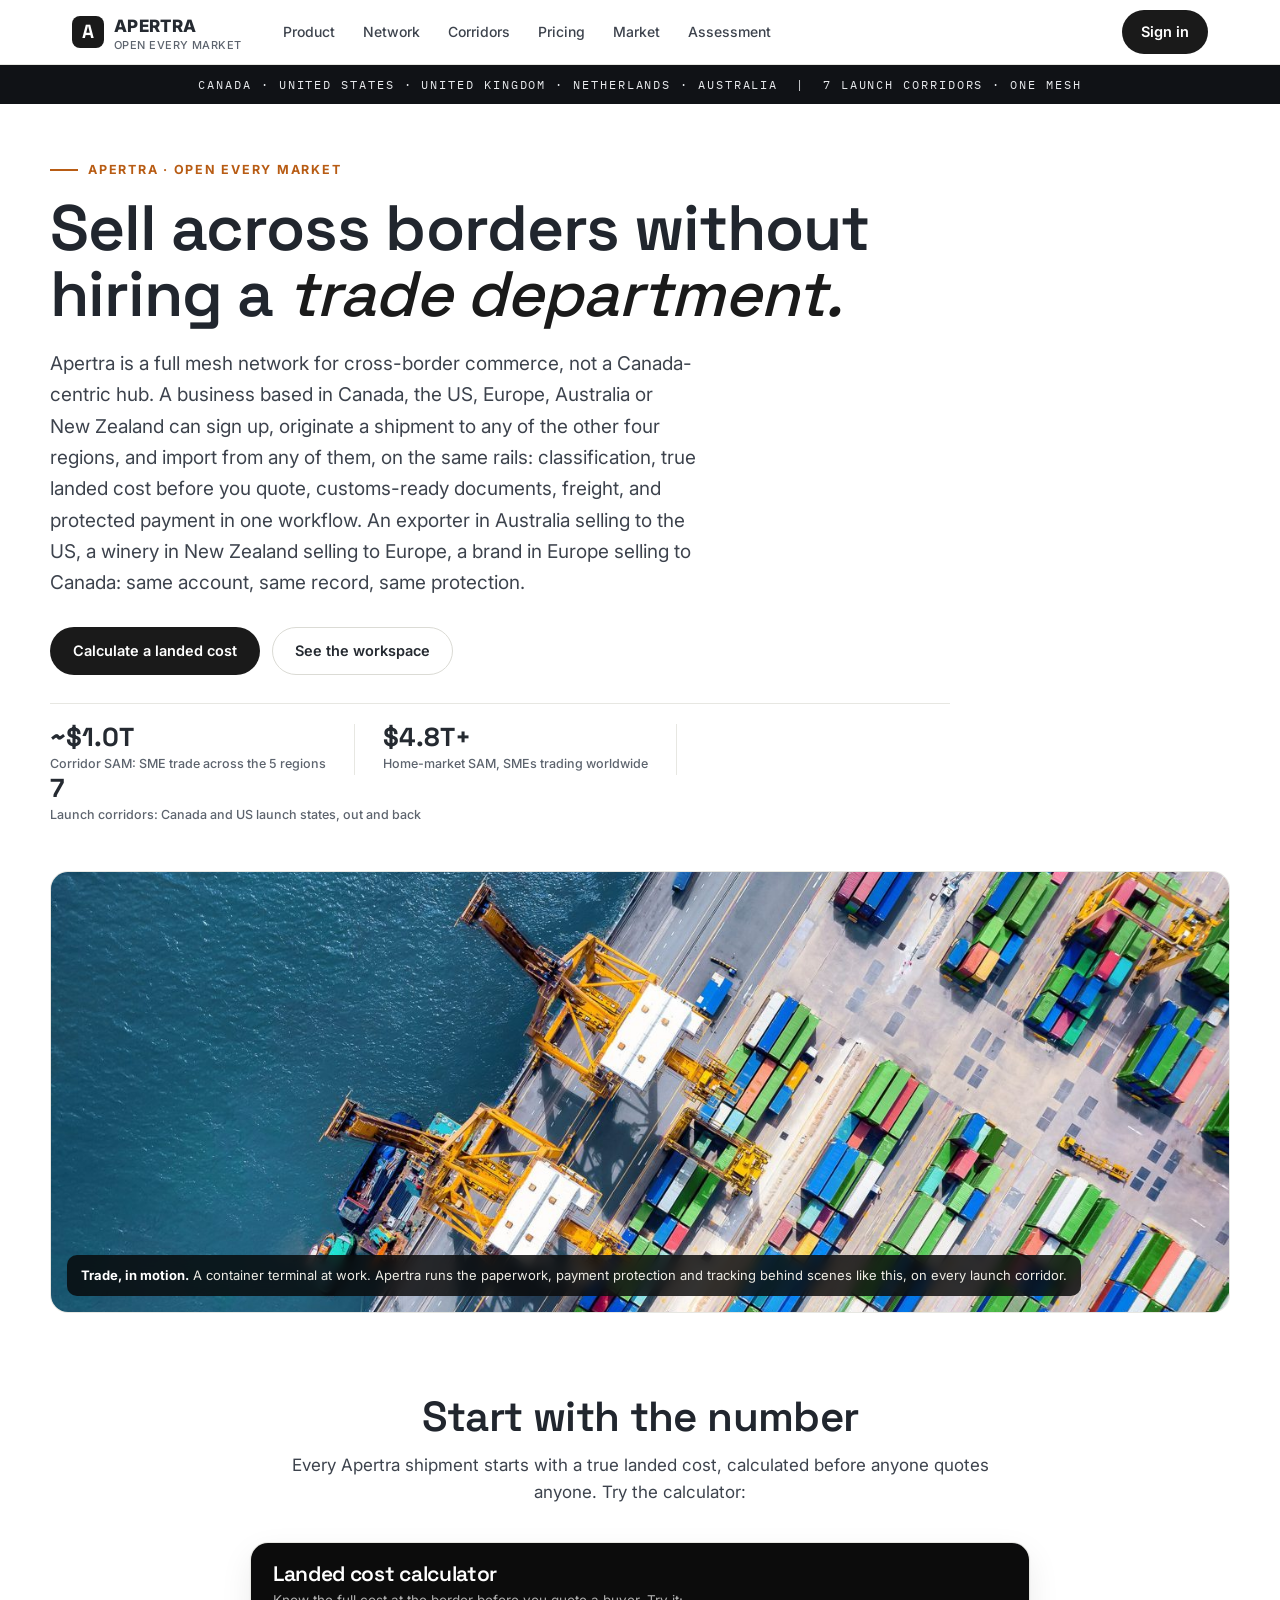
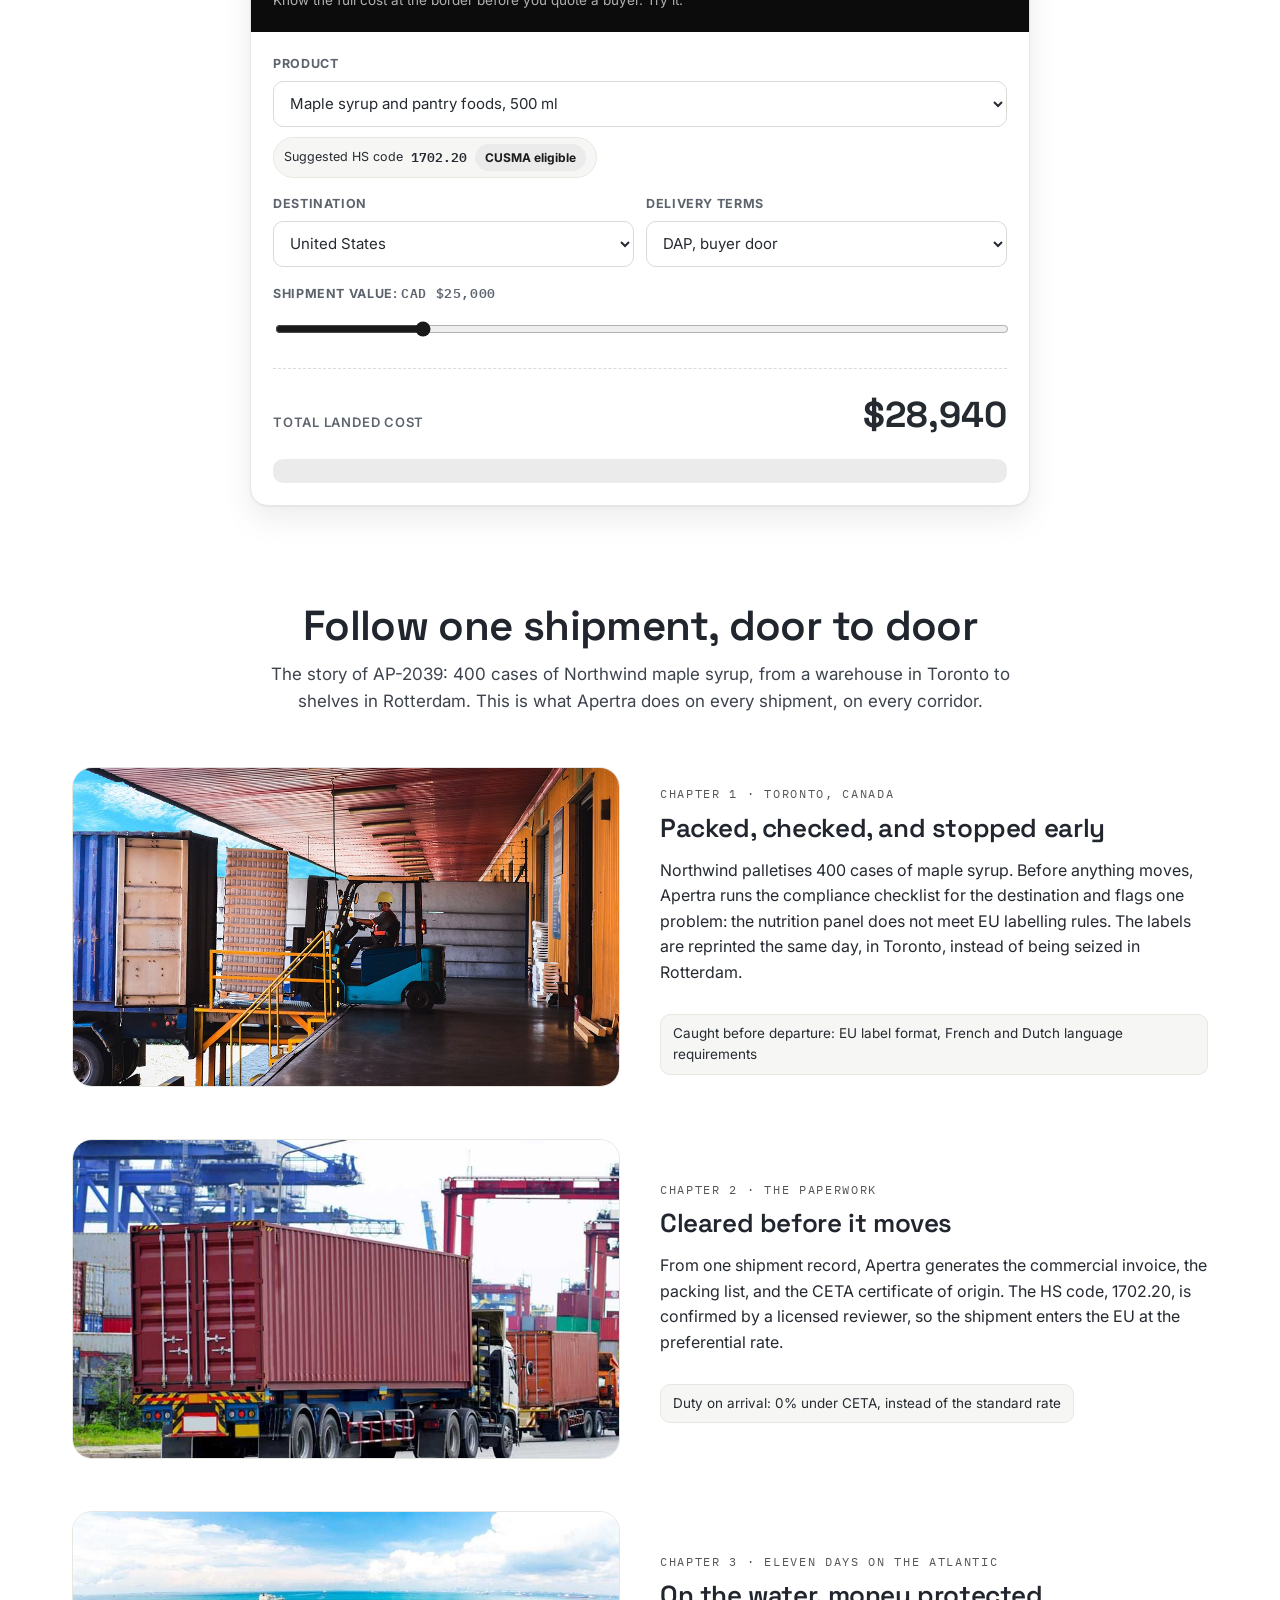
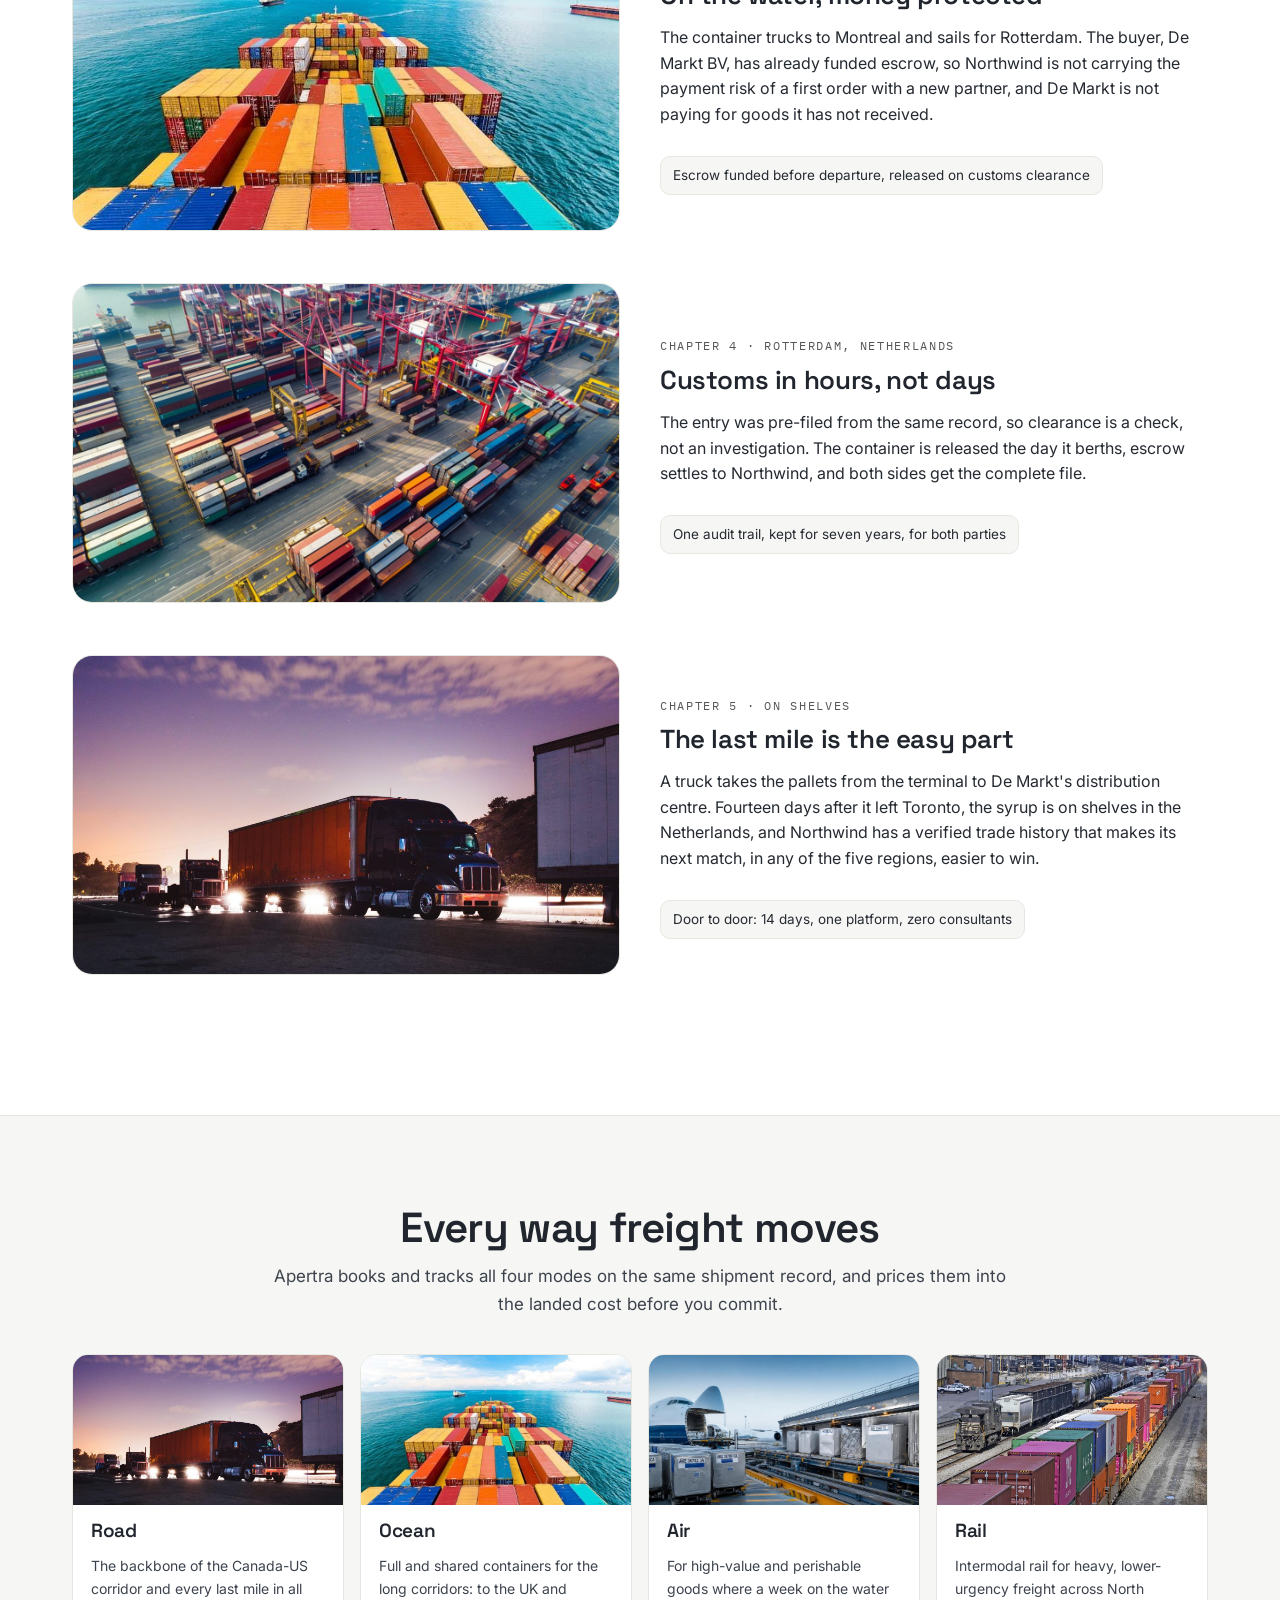
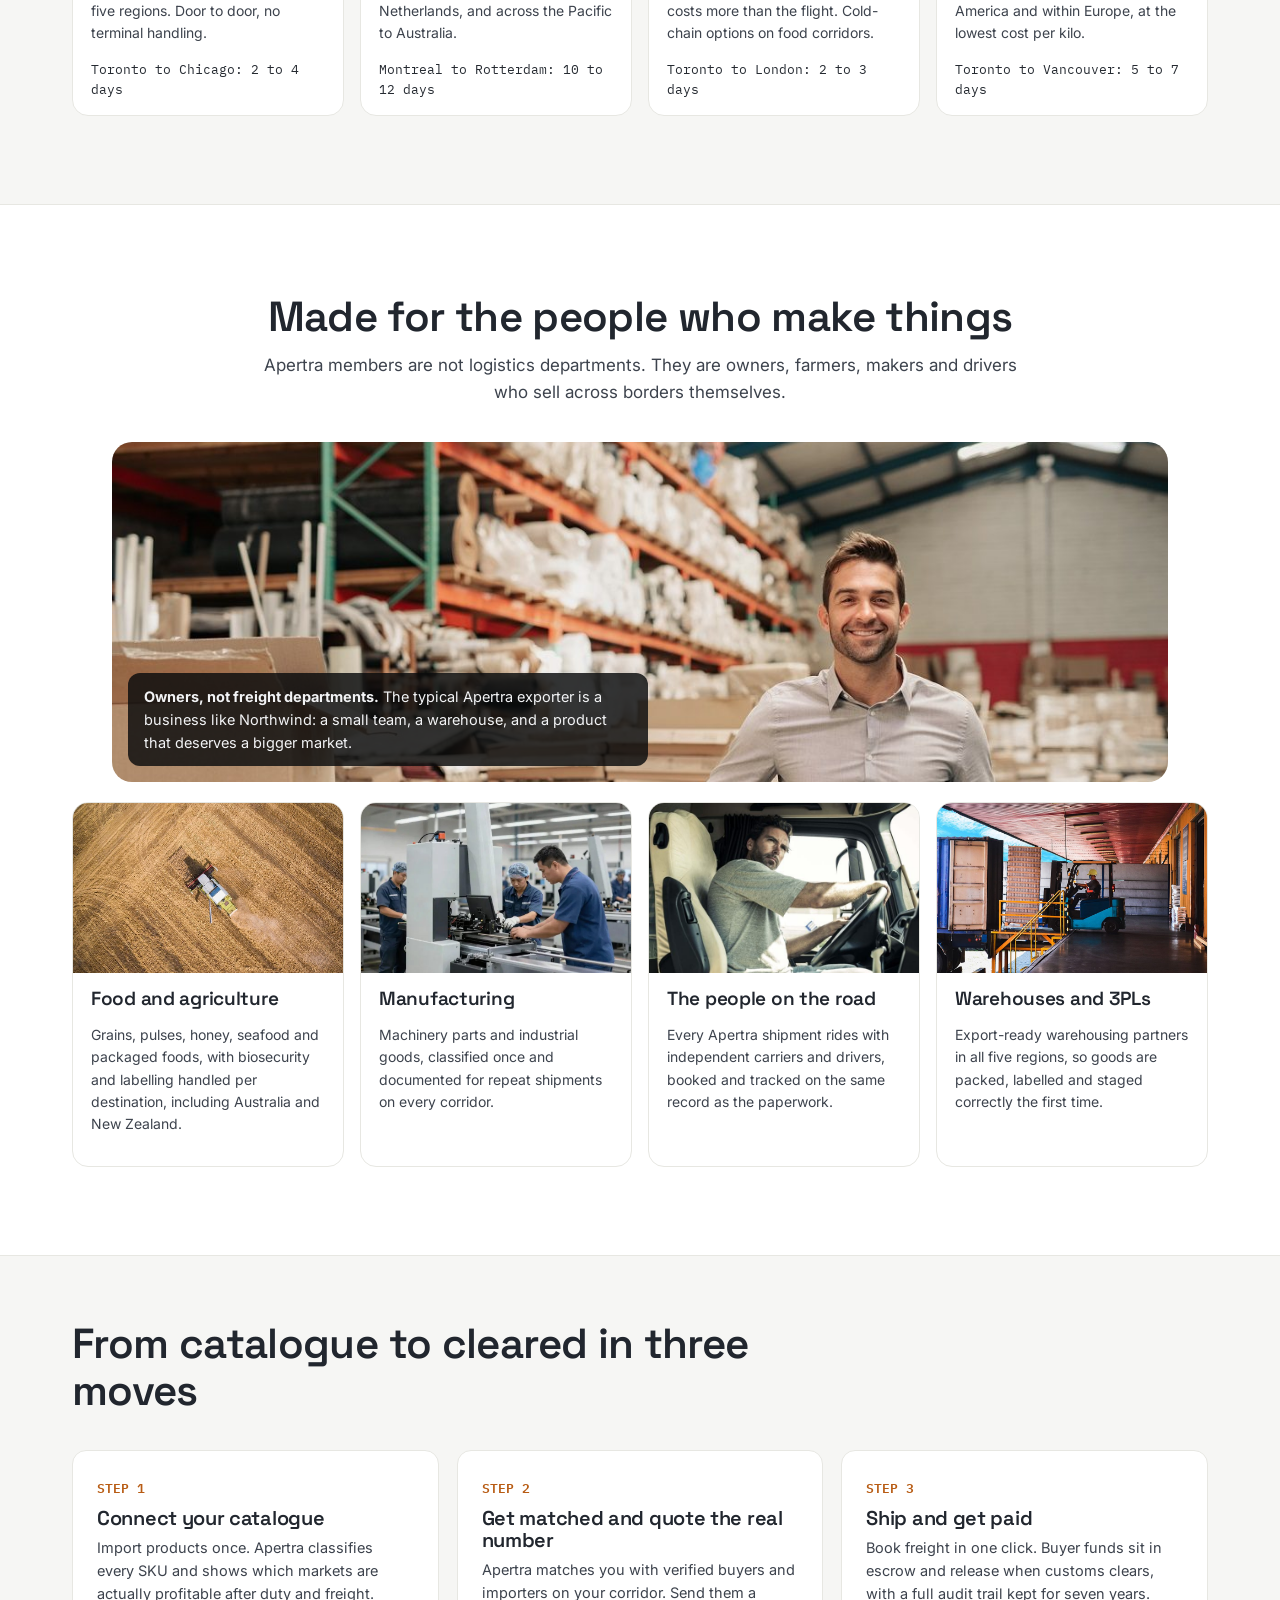
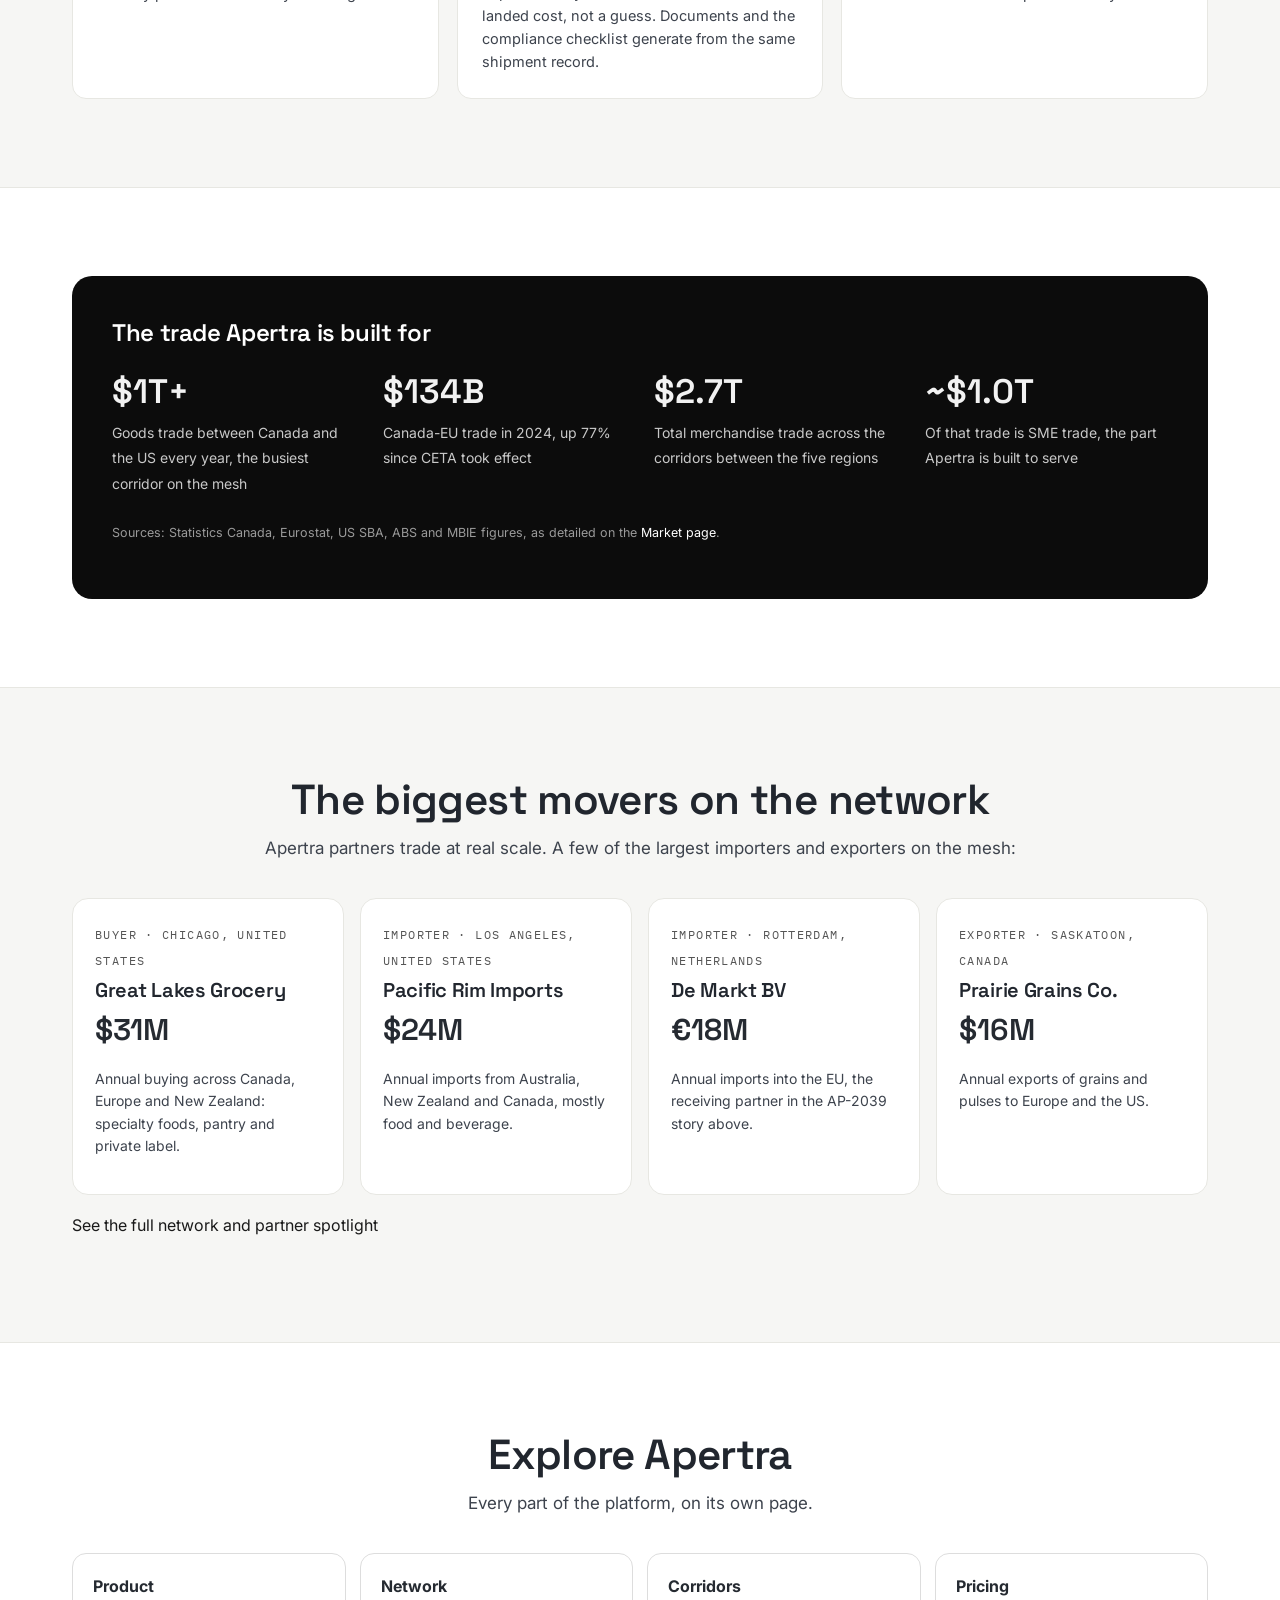
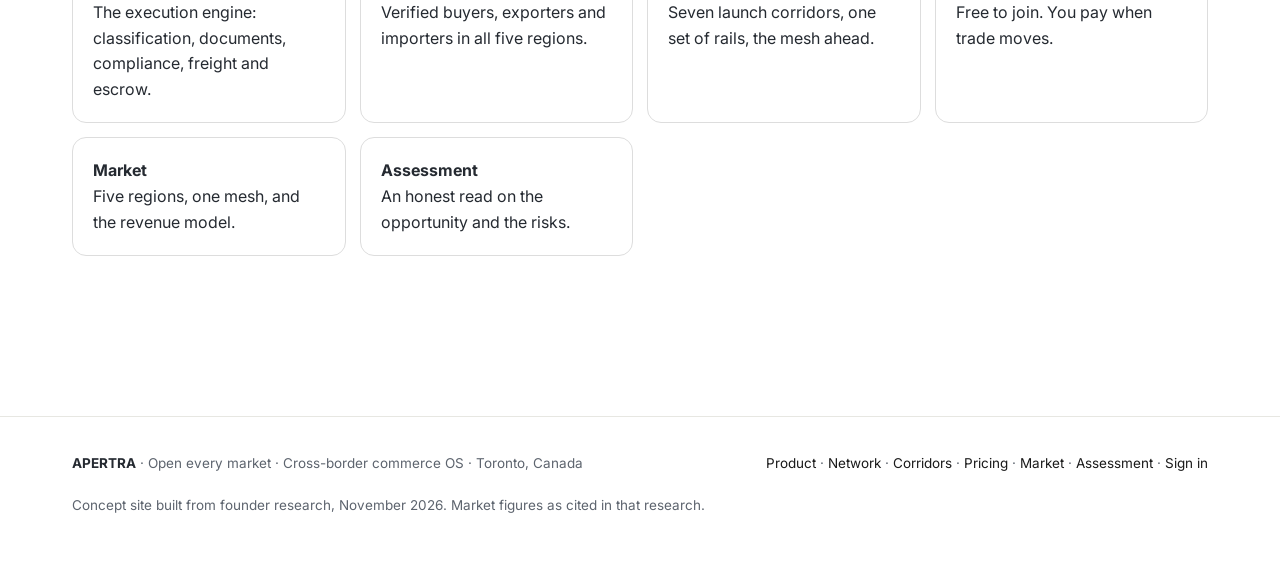
==== commit cb313d3c: "Corridors updated to the launch footprint: 7 live lanes (CA to CA/US/UK/NL/AU, US launch states to C" ====
--- a/index.html
+++ b/index.html
@@ -9,7 +9,7 @@
 <link rel="preconnect" href="https://fonts.googleapis.com">
 <link rel="preconnect" href="https://fonts.gstatic.com" crossorigin>
 <link href="https://fonts.googleapis.com/css2?family=Space+Grotesk:wght@400;500;600;700&family=Inter:wght@400;500;600;700&family=IBM+Plex+Mono:wght@400;500;600&display=swap" rel="stylesheet">
-<link rel="stylesheet" href="assets/site.css?v=26">
+<link rel="stylesheet" href="assets/site.css?v=29">
 </head>
 <body class="marketing">
 <header class="topbar">
@@ -23,7 +23,7 @@
     </div>
   </div>
 </header>
-<div class="ap-ticker">Canada · United States · Europe · Australia · New Zealand &nbsp;|&nbsp; 20 directed corridors · One mesh</div>
+<div class="ap-ticker">Canada · United States · United Kingdom · Netherlands · Australia &nbsp;|&nbsp; 7 launch corridors · One mesh</div>
 <div id="view-landing" class="active">
 <main>
 
@@ -40,7 +40,7 @@
         <div class="hero-proof">
           <div class="proof-item"><b>~$1.0T</b><span>Corridor SAM: SME trade across the 5 regions</span></div>
           <div class="proof-item"><b>$4.8T+</b><span>Home-market SAM, SMEs trading worldwide</span></div>
-          <div class="proof-item"><b>20</b><span>Directed corridors: 5 regions × 4 destinations each</span></div>
+          <div class="proof-item"><b>7</b><span>Launch corridors: Canada and US launch states, out and back</span></div>
         </div>
       </div>
 
@@ -50,7 +50,7 @@
 
     <figure class="hero-photo" style="margin-left:0;margin-right:0">
       <img class="ap-hero-img" src="assets/ship-terminal.jpg" alt="Aerial view of a container terminal with gantry cranes loading a container ship">
-      <figcaption><b>Trade, in motion.</b> A container terminal at work. Apertra runs the paperwork, payment protection and tracking behind scenes like this, on all 20 corridors.</figcaption>
+      <figcaption><b>Trade, in motion.</b> A container terminal at work. Apertra runs the paperwork, payment protection and tracking behind scenes like this, on every launch corridor.</figcaption>
     </figure>
   </div>
   <section class="calc-band">
@@ -141,7 +141,7 @@
       <div class="sec-head center"><h2>Every way freight moves</h2><p>Apertra books and tracks all four modes on the same shipment record, and prices them into the landed cost before you commit.</p></div>
       <div class="ap-mode-grid">
         <div class="ap-mode"><img src="assets/ship-trucks-dusk.jpg" alt="Semi trucks on a highway at dusk"><div class="ap-mode-body"><h3>Road</h3><p>The backbone of the Canada-US corridor and every last mile in all five regions. Door to door, no terminal handling.</p><span class="ap-transit">Toronto to Chicago: 2 to 4 days</span></div></div>
-        <div class="ap-mode"><img src="assets/ship-ocean-ship.jpg" alt="Container ship at sea"><div class="ap-mode-body"><h3>Ocean</h3><p>Full and shared containers for the long corridors: to Europe, and between Australia, New Zealand and North America.</p><span class="ap-transit">Montreal to Rotterdam: 10 to 12 days</span></div></div>
+        <div class="ap-mode"><img src="assets/ship-ocean-ship.jpg" alt="Container ship at sea"><div class="ap-mode-body"><h3>Ocean</h3><p>Full and shared containers for the long corridors: to the UK and Netherlands, and across the Pacific to Australia.</p><span class="ap-transit">Montreal to Rotterdam: 10 to 12 days</span></div></div>
         <div class="ap-mode"><img src="assets/ship-air-cargo.jpg" alt="Cargo containers being loaded into a freighter aircraft"><div class="ap-mode-body"><h3>Air</h3><p>For high-value and perishable goods where a week on the water costs more than the flight. Cold-chain options on food corridors.</p><span class="ap-transit">Toronto to London: 2 to 3 days</span></div></div>
         <div class="ap-mode"><img src="assets/ship-rail-yard.jpg" alt="Freight train carrying containers through a rail yard"><div class="ap-mode-body"><h3>Rail</h3><p>Intermodal rail for heavy, lower-urgency freight across North America and within Europe, at the lowest cost per kilo.</p><span class="ap-transit">Toronto to Vancouver: 5 to 7 days</span></div></div>
       </div>
@@ -209,7 +209,7 @@
     <div style="display:grid;grid-template-columns:repeat(auto-fit,minmax(220px,1fr));gap:14px">
       <a href="product.html" style="display:block;padding:20px;border:1px solid #ddd;border-radius:14px;color:inherit;text-decoration:none"><b>Product</b><br>The execution engine: classification, documents, compliance, freight and escrow.</a>
       <a href="network.html" style="display:block;padding:20px;border:1px solid #ddd;border-radius:14px;color:inherit;text-decoration:none"><b>Network</b><br>Verified buyers, exporters and importers in all five regions.</a>
-      <a href="corridors.html" style="display:block;padding:20px;border:1px solid #ddd;border-radius:14px;color:inherit;text-decoration:none"><b>Corridors</b><br>Five regions, twenty directed corridors, one mesh.</a>
+      <a href="corridors.html" style="display:block;padding:20px;border:1px solid #ddd;border-radius:14px;color:inherit;text-decoration:none"><b>Corridors</b><br>Seven launch corridors, one set of rails, the mesh ahead.</a>
       <a href="pricing.html" style="display:block;padding:20px;border:1px solid #ddd;border-radius:14px;color:inherit;text-decoration:none"><b>Pricing</b><br>Free to join. You pay when trade moves.</a>
       <a href="market.html" style="display:block;padding:20px;border:1px solid #ddd;border-radius:14px;color:inherit;text-decoration:none"><b>Market</b><br>Five regions, one mesh, and the revenue model.</a>
       <a href="assessment.html" style="display:block;padding:20px;border:1px solid #ddd;border-radius:14px;color:inherit;text-decoration:none"><b>Assessment</b><br>An honest read on the opportunity and the risks.</a>
@@ -240,7 +240,7 @@
 <button type="button" id="spp-btn">preview</button>
 <select id="ship-buyer"><option value="northwind" selected>northwind</option></select>
 </div>
-<script src="assets/site.js?v=9"></script>
+<script src="assets/site.js?v=14"></script>
 <script src="assets/pages.js?v=5"></script>
 </body>
 </html>
--- a/assets/site.css
+++ b/assets/site.css
@@ -825,18 +825,36 @@
 
 .pf-photo img[hidden]{display:none}
 
-/* Slimmer attention badges: smaller, lighter, no chunk */
-.ws-nbadge{min-width:15px;height:15px;padding:0 3.5px;font-size:9.5px;font-weight:650;border-width:1px;top:-2px;right:-3px;letter-spacing:0}
-
-/* Badges: perfect circle, small centred number with clear space around it */
-.ws-nbadge{width:18px;height:18px;min-width:18px;padding:0;font-size:9px;font-weight:700;line-height:1;display:flex;align-items:center;justify-content:center;border-radius:50%}
-
-/* Badges, final: 20px circle, 10px number, centred with clear space around it */
-body.ws2 .ws-chip .ws-nbadge{width:20px;height:20px;min-width:20px;flex:0 0 auto;padding:0;font-size:10px;font-weight:700;line-height:1;display:flex;align-items:center;justify-content:center;border-radius:50%;border-width:1.5px}
+/* Chip attention badge: one rule. 20px circle, 10px number, centred with
+   clear space around the digit, sitting on top of the chip label. */
+body.ws2 .ws-chip .ws-nbadge{width:20px;height:20px;min-width:20px;flex:0 0 auto;padding:0;font-size:10px;font-weight:700;line-height:1;display:flex;align-items:center;justify-content:center;border-radius:50%;border-width:1.5px;top:-2px;right:-3px;letter-spacing:0}
 
 /* Locked fields: pre-filled from profiles. Shown at full strength like any
    other field, in light and dark mode; they simply do not accept input. */
 body.ws2 .ship-field select.locked-field{pointer-events:none}
+/* A locked field must not look editable: no dropdown chevron, no input
+   border, no text caret affordance. It reads as a displayed value on the
+   same soft panel as the static delivery-location box, text full strength. */
+body.ws2 .ship-field select.locked-field{background-image:none;padding-right:12px;background-color:var(--green-soft);border-color:transparent}
+body.ws2 .ship-field input.locked-field{background:var(--green-soft);border-color:transparent}
+body.ws2 .freight-options.locked{pointer-events:none}
+/* Chip rail: it scrolls sideways when the sections do not fit, but the
+   scrollbar itself is never shown (Airbnb-style rail). */
+body.ws2 .ws-chips{scrollbar-width:none;-ms-overflow-style:none}
+body.ws2 .ws-chips::-webkit-scrollbar{display:none}
+body.ws2 .ws-chipsbar .ws-chips{gap:18px}
+body.ws2 .ws-chipsbar .ws-chip{padding-left:6px;padding-right:6px}
+/* Short modals (request picker, invites, document viewer) sit in the middle
+   of the screen; the tall wizards keep their top anchor so they can scroll. */
+body.ws2 .ship-modal.modal-center.open{display:flex;align-items:center;justify-content:center;padding:16px}
+body.ws2 .ship-modal.modal-center .ship-modal-card{margin:0 auto;width:100%}
+/* Toast needs a visible edge on dark pages */
+body.ws2.ws-dark .ws-toast{border:1px solid #3a3d46}
+/* Request picker rows (request-only shipment creation) */
+body.ws2 .reqpick-row{display:flex;gap:14px;align-items:center;padding:14px 0;border-bottom:1px solid var(--line)}
+body.ws2 .reqpick-row:last-child{border-bottom:0}
+body.ws2 .reqpick-row small{display:block;color:var(--muted);font-size:12.5px;margin-top:2px;line-height:1.45}
+body.ws2 .reqpick-row .num{margin-left:auto;font-weight:700;white-space:nowrap;font-size:14px}
 body.ws2 .btn:disabled{opacity:.55;cursor:default}
 /* Compliance "done" icons: in dark mode --green is near-white, which made the
    white check on the disc read as a plain white blob. Flip the glyph dark. */
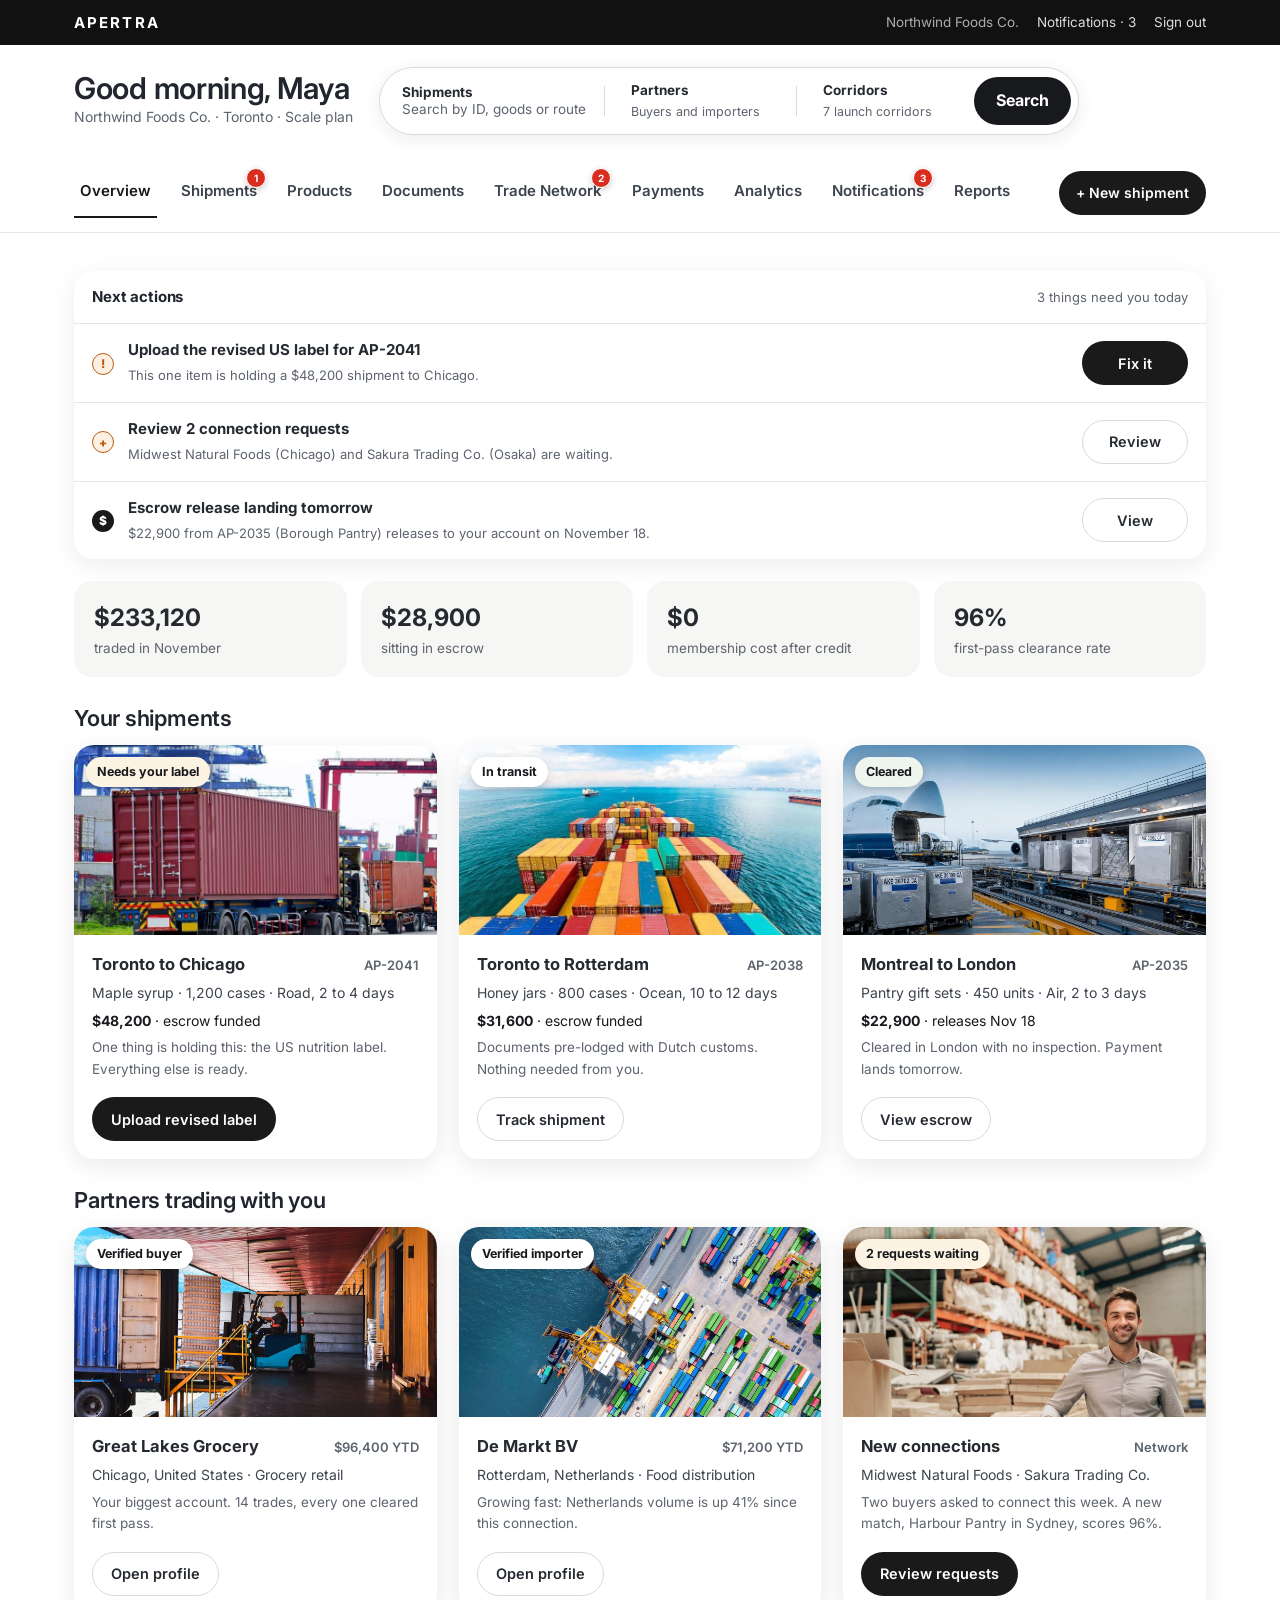
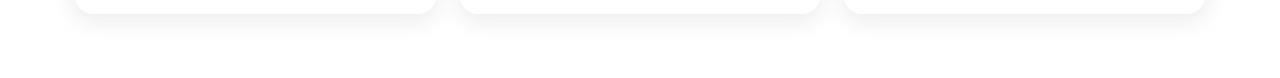
==== commit 32fdced6: "Separate the marketing site into Apertra-Trade/marketing-landing-Page: this repo is now the customer" ====
--- a/index.html
+++ b/index.html
@@ -2,245 +2,12 @@
 <html lang="en">
 <head>
 <meta charset="utf-8">
-<meta name="viewport" content="width=device-width, initial-scale=1, viewport-fit=cover">
-<meta name="color-scheme" content="light dark">
-<link rel="icon" href="data:,">
-<title>Apertra - Open every market</title>
-<link rel="preconnect" href="https://fonts.googleapis.com">
-<link rel="preconnect" href="https://fonts.gstatic.com" crossorigin>
-<link href="https://fonts.googleapis.com/css2?family=Space+Grotesk:wght@400;500;600;700&family=Inter:wght@400;500;600;700&family=IBM+Plex+Mono:wght@400;500;600&display=swap" rel="stylesheet">
-<link rel="stylesheet" href="assets/site.css?v=29">
+<title>Apertra Workspace</title>
+<meta http-equiv="refresh" content="0; url=workspace.html">
+<link rel="canonical" href="workspace.html">
 </head>
-<body class="marketing">
-<header class="topbar">
-  <div class="wrap topbar-in">
-    <a class="logo" href="index.html"><span class="logo-mark">A</span><span>APERTRA<small>Open every market</small></span></a>
-    <nav class="navlinks" id="landing-nav">
-      <a href="product.html">Product</a><a href="network.html">Network</a><a href="corridors.html">Corridors</a><a href="pricing.html">Pricing</a><a href="market.html">Market</a><a href="assessment.html">Assessment</a>
-    </nav>
-    <div class="top-actions">
-      <a class="btn btn-primary" href="workspace.html">Sign in</a>
-    </div>
-  </div>
-</header>
-<div class="ap-ticker">Canada · United States · United Kingdom · Netherlands · Australia &nbsp;|&nbsp; 7 launch corridors · One mesh</div>
-<div id="view-landing" class="active">
-<main>
-
-  <div class="wrap hero">
-    <div class="hero-grid" style="grid-template-columns:1fr;max-width:900px">
-      <div>
-        <p class="kicker">Apertra · Open every market</p>
-        <h1>Sell across borders without hiring a <em>trade department.</em></h1>
-        <p class="lede">Apertra is a full mesh network for cross-border commerce, not a Canada-centric hub. A business based in Canada, the US, Europe, Australia or New Zealand can sign up, originate a shipment to any of the other four regions, and import from any of them, on the same rails: classification, true landed cost before you quote, customs-ready documents, freight, and protected payment in one workflow. An exporter in Australia selling to the US, a winery in New Zealand selling to Europe, a brand in Europe selling to Canada: same account, same record, same protection.</p>
-        <div class="hero-ctas">
-          <a class="btn btn-primary" href="#calculator" style="min-height:48px;padding:0 22px">Calculate a landed cost</a>
-          <button type="button" class="btn btn-ghost" style="min-height:48px;padding:0 22px" data-view="app">See the workspace</button>
-        </div>
-        <div class="hero-proof">
-          <div class="proof-item"><b>~$1.0T</b><span>Corridor SAM: SME trade across the 5 regions</span></div>
-          <div class="proof-item"><b>$4.8T+</b><span>Home-market SAM, SMEs trading worldwide</span></div>
-          <div class="proof-item"><b>7</b><span>Launch corridors: Canada and US launch states, out and back</span></div>
-        </div>
-      </div>
-
-      <!-- Calculator -->
-      
-    </div>
-
-    <figure class="hero-photo" style="margin-left:0;margin-right:0">
-      <img class="ap-hero-img" src="assets/ship-terminal.jpg" alt="Aerial view of a container terminal with gantry cranes loading a container ship">
-      <figcaption><b>Trade, in motion.</b> A container terminal at work. Apertra runs the paperwork, payment protection and tracking behind scenes like this, on every launch corridor.</figcaption>
-    </figure>
-  </div>
-  <section class="calc-band">
-    <div class="wrap">
-      <div class="sec-head center"><h2>Start with the number</h2><p>Every Apertra shipment starts with a true landed cost, calculated before anyone quotes anyone. Try the calculator:</p></div>
-      <div class="calc" id="calculator">
-        <div class="calc-head">
-          <h3>Landed cost calculator</h3>
-          <p>Know the full cost at the border before you quote a buyer. Try it:</p>
-        </div>
-        <div class="calc-body">
-          <div class="field">
-            <label for="calc-product">Product</label>
-            <select id="calc-product">
-              <option value="maple">Maple syrup and pantry foods, 500 ml</option>
-              <option value="skincare">Natural skincare and cosmetics</option>
-              <option value="parts">Industrial machinery parts, steel</option>
-              <option value="honey">Honey and specialty foods, jars</option>
-            </select>
-            <span class="hs-chip">Suggested HS code <span class="mono" id="calc-hs">1702.20</span> <span class="tag green" id="calc-fta">CUSMA eligible</span></span>
-          </div>
-          <div class="field-row">
-            <div class="field">
-              <label for="calc-dest">Destination</label>
-              <select id="calc-dest">
-                <option value="us">United States</option>
-                <option value="uk">United Kingdom</option>
-                <option value="de">Germany (EU)</option>
-                <option value="jp">Japan</option>
-              </select>
-            </div>
-            <div class="field">
-              <label for="calc-terms">Delivery terms</label>
-              <select id="calc-terms">
-                <option value="dap">DAP, buyer door</option>
-                <option value="ddp">DDP, duties paid</option>
-                <option value="exw">EXW, factory gate</option>
-              </select>
-            </div>
-          </div>
-          <div class="field">
-            <label>Shipment value: <span class="range-val" id="calc-val-label">CAD $25,000</span></label>
-            <input type="range" id="calc-value" min="2000" max="120000" step="1000" value="25000">
-          </div>
-          <div class="calc-result">
-            <div class="calc-total"><span>Total landed cost</span><b id="calc-total">$28,940</b></div>
-            <div id="calc-bars"></div>
-            <div class="calc-note" id="calc-note"></div>
-          </div>
-        </div>
-      </div>
-    </div>
-  </section>
-
-  <section>
-    <div class="wrap">
-      <div class="sec-head center"><h2>Follow one shipment, door to door</h2><p>The story of AP-2039: 400 cases of Northwind maple syrup, from a warehouse in Toronto to shelves in Rotterdam. This is what Apertra does on every shipment, on every corridor.</p></div>
-
-      <div class="ap-chapter">
-        <img src="assets/ship-warehouse-dock.jpg" alt="Forklift loading palletised export cartons at a warehouse dock">
-        <div class="ap-ch-text"><span class="ap-ch-num">Chapter 1 · Toronto, Canada</span><h3>Packed, checked, and stopped early</h3><p>Northwind palletises 400 cases of maple syrup. Before anything moves, Apertra runs the compliance checklist for the destination and flags one problem: the nutrition panel does not meet EU labelling rules. The labels are reprinted the same day, in Toronto, instead of being seized in Rotterdam.</p><span class="ap-fact">Caught before departure: EU label format, French and Dutch language requirements</span></div>
-      </div>
-
-      <div class="ap-chapter flip">
-        <img src="assets/ship-port-truck.jpg" alt="Container being loaded onto a truck at a port terminal">
-        <div class="ap-ch-text"><span class="ap-ch-num">Chapter 2 · The paperwork</span><h3>Cleared before it moves</h3><p>From one shipment record, Apertra generates the commercial invoice, the packing list, and the CETA certificate of origin. The HS code, 1702.20, is confirmed by a licensed reviewer, so the shipment enters the EU at the preferential rate.</p><span class="ap-fact">Duty on arrival: 0% under CETA, instead of the standard rate</span></div>
-      </div>
-
-      <div class="ap-chapter">
-        <img src="assets/ship-ocean-ship.jpg" alt="Container ship crossing the Atlantic Ocean">
-        <div class="ap-ch-text"><span class="ap-ch-num">Chapter 3 · Eleven days on the Atlantic</span><h3>On the water, money protected</h3><p>The container trucks to Montreal and sails for Rotterdam. The buyer, De Markt BV, has already funded escrow, so Northwind is not carrying the payment risk of a first order with a new partner, and De Markt is not paying for goods it has not received.</p><span class="ap-fact">Escrow funded before departure, released on customs clearance</span></div>
-      </div>
-
-      <div class="ap-chapter flip">
-        <img src="assets/ship-port-aerial.jpg" alt="Aerial view of cranes unloading a container ship at Rotterdam">
-        <div class="ap-ch-text"><span class="ap-ch-num">Chapter 4 · Rotterdam, Netherlands</span><h3>Customs in hours, not days</h3><p>The entry was pre-filed from the same record, so clearance is a check, not an investigation. The container is released the day it berths, escrow settles to Northwind, and both sides get the complete file.</p><span class="ap-fact">One audit trail, kept for seven years, for both parties</span></div>
-      </div>
-
-      <div class="ap-chapter">
-        <img src="assets/ship-trucks-dusk.jpg" alt="Trucks on the highway at dusk carrying the final delivery">
-        <div class="ap-ch-text"><span class="ap-ch-num">Chapter 5 · On shelves</span><h3>The last mile is the easy part</h3><p>A truck takes the pallets from the terminal to De Markt's distribution centre. Fourteen days after it left Toronto, the syrup is on shelves in the Netherlands, and Northwind has a verified trade history that makes its next match, in any of the five regions, easier to win.</p><span class="ap-fact">Door to door: 14 days, one platform, zero consultants</span></div>
-      </div>
-    </div>
-  </section>
-
-  <section class="alt">
-    <div class="wrap">
-      <div class="sec-head center"><h2>Every way freight moves</h2><p>Apertra books and tracks all four modes on the same shipment record, and prices them into the landed cost before you commit.</p></div>
-      <div class="ap-mode-grid">
-        <div class="ap-mode"><img src="assets/ship-trucks-dusk.jpg" alt="Semi trucks on a highway at dusk"><div class="ap-mode-body"><h3>Road</h3><p>The backbone of the Canada-US corridor and every last mile in all five regions. Door to door, no terminal handling.</p><span class="ap-transit">Toronto to Chicago: 2 to 4 days</span></div></div>
-        <div class="ap-mode"><img src="assets/ship-ocean-ship.jpg" alt="Container ship at sea"><div class="ap-mode-body"><h3>Ocean</h3><p>Full and shared containers for the long corridors: to the UK and Netherlands, and across the Pacific to Australia.</p><span class="ap-transit">Montreal to Rotterdam: 10 to 12 days</span></div></div>
-        <div class="ap-mode"><img src="assets/ship-air-cargo.jpg" alt="Cargo containers being loaded into a freighter aircraft"><div class="ap-mode-body"><h3>Air</h3><p>For high-value and perishable goods where a week on the water costs more than the flight. Cold-chain options on food corridors.</p><span class="ap-transit">Toronto to London: 2 to 3 days</span></div></div>
-        <div class="ap-mode"><img src="assets/ship-rail-yard.jpg" alt="Freight train carrying containers through a rail yard"><div class="ap-mode-body"><h3>Rail</h3><p>Intermodal rail for heavy, lower-urgency freight across North America and within Europe, at the lowest cost per kilo.</p><span class="ap-transit">Toronto to Vancouver: 5 to 7 days</span></div></div>
-      </div>
-    </div>
-  </section>
-
-  <section>
-    <div class="wrap">
-      <div class="sec-head center"><h2>Made for the people who make things</h2><p>Apertra members are not logistics departments. They are owners, farmers, makers and drivers who sell across borders themselves.</p></div>
-      <figure class="ap-banner">
-        <img src="assets/ind-owner.jpg" alt="Business owner standing in his warehouse among shelving and stock">
-        <figcaption><b>Owners, not freight departments.</b> The typical Apertra exporter is a business like Northwind: a small team, a warehouse, and a product that deserves a bigger market.</figcaption>
-      </figure>
-      <div class="ap-ind-grid">
-        <div class="ap-ind"><img src="assets/ind-farm.jpg" alt="Combine harvester working a golden grain field from above"><div class="ap-mode-body"><h3>Food and agriculture</h3><p>Grains, pulses, honey, seafood and packaged foods, with biosecurity and labelling handled per destination, including Australia and New Zealand.</p></div></div>
-        <div class="ap-ind"><img src="assets/ind-factory.jpg" alt="Workers operating machinery on a manufacturing floor"><div class="ap-mode-body"><h3>Manufacturing</h3><p>Machinery parts and industrial goods, classified once and documented for repeat shipments on every corridor.</p></div></div>
-        <div class="ap-ind"><img src="assets/ind-driver.jpg" alt="Truck driver at the wheel of his cab"><div class="ap-mode-body"><h3>The people on the road</h3><p>Every Apertra shipment rides with independent carriers and drivers, booked and tracked on the same record as the paperwork.</p></div></div>
-        <div class="ap-ind"><img src="assets/ship-warehouse-dock.jpg" alt="Forklift loading pallets at a warehouse dock"><div class="ap-mode-body"><h3>Warehouses and 3PLs</h3><p>Export-ready warehousing partners in all five regions, so goods are packed, labelled and staged correctly the first time.</p></div></div>
-      </div>
-    </div>
-  </section>
-
-  <!-- Friction -->
-  <section class="alt" style="padding-top:64px">
-    <div class="wrap">
-      <div class="sec-head"><h2>From catalogue to cleared in three moves</h2></div>
-      <div class="steps">
-        <div class="step"><span class="n">STEP 1</span><h3>Connect your catalogue</h3><p>Import products once. Apertra classifies every SKU and shows which markets are actually profitable after duty and freight.</p></div>
-        <div class="step"><span class="n">STEP 2</span><h3>Get matched and quote the real number</h3><p>Apertra matches you with verified buyers and importers on your corridor. Send them a landed cost, not a guess. Documents and the compliance checklist generate from the same shipment record.</p></div>
-        <div class="step"><span class="n">STEP 3</span><h3>Ship and get paid</h3><p>Book freight in one click. Buyer funds sit in escrow and release when customs clears, with a full audit trail kept for seven years.</p></div>
-      </div>
-    </div>
-  </section>
-  <section>
-    <div class="wrap">
-      <div class="ap-facts">
-        <h2 style="color:#fff;margin-top:0">The trade Apertra is built for</h2>
-        <div class="ap-facts-grid">
-          <div><b>$1T+</b><span>Goods trade between Canada and the US every year, the busiest corridor on the mesh</span></div>
-          <div><b>$134B</b><span>Canada-EU trade in 2024, up 77% since CETA took effect</span></div>
-          <div><b>$2.7T</b><span>Total merchandise trade across the corridors between the five regions</span></div>
-          <div><b>~$1.0T</b><span>Of that trade is SME trade, the part Apertra is built to serve</span></div>
-        </div>
-        <p class="ap-src">Sources: Statistics Canada, Eurostat, US SBA, ABS and MBIE figures, as detailed on the <a href="market.html" style="color:#fff">Market page</a>.</p>
-      </div>
-    </div>
-  </section>
-
-  <section class="alt">
-    <div class="wrap">
-      <div class="sec-head center"><h2>The biggest movers on the network</h2><p>Apertra partners trade at real scale. A few of the largest importers and exporters on the mesh:</p></div>
-      <div class="ap-spot-grid">
-        <div class="ap-spot"><span class="ap-role">Buyer · Chicago, United States</span><h3>Great Lakes Grocery</h3><span class="ap-vol">$31M</span><p>Annual buying across Canada, Europe and New Zealand: specialty foods, pantry and private label.</p></div>
-        <div class="ap-spot"><span class="ap-role">Importer · Los Angeles, United States</span><h3>Pacific Rim Imports</h3><span class="ap-vol">$24M</span><p>Annual imports from Australia, New Zealand and Canada, mostly food and beverage.</p></div>
-        <div class="ap-spot"><span class="ap-role">Importer · Rotterdam, Netherlands</span><h3>De Markt BV</h3><span class="ap-vol">€18M</span><p>Annual imports into the EU, the receiving partner in the AP-2039 story above.</p></div>
-        <div class="ap-spot"><span class="ap-role">Exporter · Saskatoon, Canada</span><h3>Prairie Grains Co.</h3><span class="ap-vol">$16M</span><p>Annual exports of grains and pulses to Europe and the US.</p></div>
-      </div>
-      <p style="margin-top:18px"><a href="network.html">See the full network and partner spotlight</a></p>
-    </div>
-  </section>
-
-<section>
-  <div class="wrap">
-    <div class="sec-head center"><h2>Explore Apertra</h2><p>Every part of the platform, on its own page.</p></div>
-    <div style="display:grid;grid-template-columns:repeat(auto-fit,minmax(220px,1fr));gap:14px">
-      <a href="product.html" style="display:block;padding:20px;border:1px solid #ddd;border-radius:14px;color:inherit;text-decoration:none"><b>Product</b><br>The execution engine: classification, documents, compliance, freight and escrow.</a>
-      <a href="network.html" style="display:block;padding:20px;border:1px solid #ddd;border-radius:14px;color:inherit;text-decoration:none"><b>Network</b><br>Verified buyers, exporters and importers in all five regions.</a>
-      <a href="corridors.html" style="display:block;padding:20px;border:1px solid #ddd;border-radius:14px;color:inherit;text-decoration:none"><b>Corridors</b><br>Seven launch corridors, one set of rails, the mesh ahead.</a>
-      <a href="pricing.html" style="display:block;padding:20px;border:1px solid #ddd;border-radius:14px;color:inherit;text-decoration:none"><b>Pricing</b><br>Free to join. You pay when trade moves.</a>
-      <a href="market.html" style="display:block;padding:20px;border:1px solid #ddd;border-radius:14px;color:inherit;text-decoration:none"><b>Market</b><br>Five regions, one mesh, and the revenue model.</a>
-      <a href="assessment.html" style="display:block;padding:20px;border:1px solid #ddd;border-radius:14px;color:inherit;text-decoration:none"><b>Assessment</b><br>An honest read on the opportunity and the risks.</a>
-    </div>
-  </div>
-</section>
-
-
-</main>
-<footer>
-  <div class="wrap foot">
-    <span><b style="color:var(--ink)">APERTRA</b> &middot; Open every market &middot; Cross-border commerce OS &middot; Toronto, Canada</span>
-    <span><a href="product.html">Product</a> &middot; <a href="network.html">Network</a> &middot; <a href="corridors.html">Corridors</a> &middot; <a href="pricing.html">Pricing</a> &middot; <a href="market.html">Market</a> &middot; <a href="assessment.html">Assessment</a> &middot; <a href="workspace.html">Sign in</a></span>
-    <span>Concept site built from founder research, November 2026. Market figures as cited in that research.</span>
-  </div>
-</footer>
-</div>
-
-<div hidden aria-hidden="true">
-
-
-
-
-
-<input type="text" id="net-search" value="">
-<button type="button" id="net-invite-btn">invite</button>
-<img id="spp-img" alt=""><span id="spp-name"></span><span id="spp-meta"></span><span id="spp-line"></span>
-<button type="button" id="spp-btn">preview</button>
-<select id="ship-buyer"><option value="northwind" selected>northwind</option></select>
-</div>
-<script src="assets/site.js?v=14"></script>
-<script src="assets/pages.js?v=5"></script>
+<body>
+<p>The Apertra marketing site now lives at <a href="https://apertra-trade.github.io/marketing-landing-Page/">apertra-trade.github.io/marketing-landing-Page</a>. This repo is the customer workspace: <a href="workspace.html">open the workspace</a>.</p>
+<script>window.location.replace('workspace.html');</script>
 </body>
 </html>
